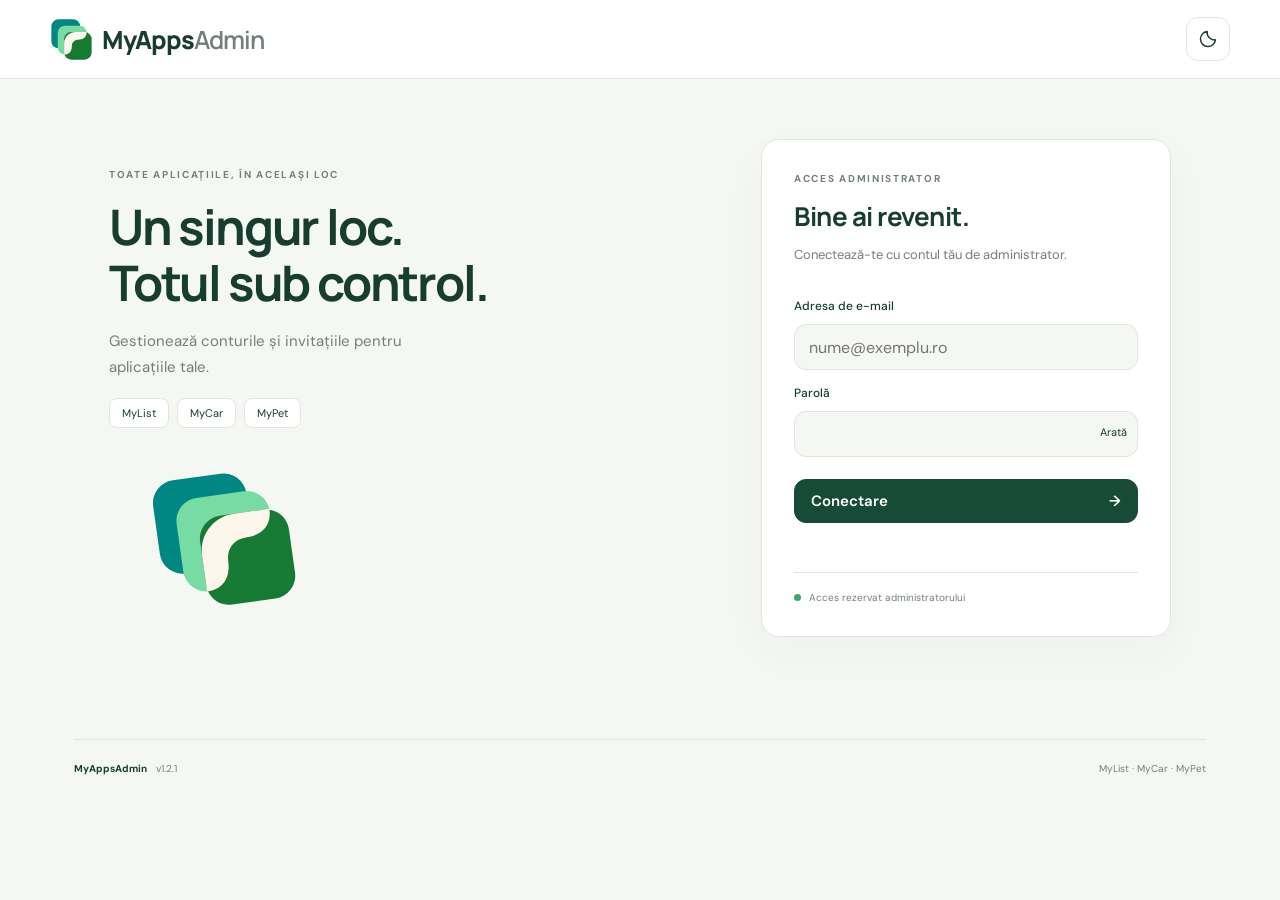
==== index.html @ 0206232d "Route MyPet administration to shared backend (v1.2.1)" ====
<!doctype html><html lang="ro"><head><meta charset="utf-8"><meta name="viewport" content="width=device-width,initial-scale=1,viewport-fit=cover"><meta name="theme-color" content="#f5f7f3"><title>MyAppsAdmin</title><meta name="description" content="Administrare MyList, MyCar și MyPet."><link rel="icon" type="image/svg+xml" href="./icons/app-icon.svg?v=2"><link rel="icon" type="image/png" sizes="32x32" href="./icons/icon-32-v2.png"><link rel="apple-touch-icon" sizes="180x180" href="./icons/icon-180-v2.png"><link rel="manifest" href="./manifest.webmanifest?v=2"><meta name="apple-mobile-web-app-capable" content="yes"><meta name="apple-mobile-web-app-title" content="MyAppsAdmin"><link rel="stylesheet" href="./style.css?v=1.1.4"><script src="./theme.js?v=1.1.4"></script></head><body>
<header><a class="brand" href="./" aria-label="MyAppsAdmin — Acasă"><img src="./brand.svg" alt="" width="44" height="44"><span>MyApps<span class="brand-admin">Admin</span></span></a><div class="header-tools"><button id="theme" type="button" aria-label="Schimbă tema" title="Schimbă tema"><svg class="theme-sun" viewBox="0 0 24 24" fill="none" stroke="currentColor" stroke-width="1.8" stroke-linecap="round" stroke-linejoin="round" aria-hidden="true" focusable="false"><circle cx="12" cy="12" r="4"/><path d="M12 2v2M12 20v2M2 12h2M20 12h2M4.93 4.93l1.42 1.42M17.65 17.65l1.42 1.42M4.93 19.07l1.42-1.42M17.65 6.35l1.42-1.42"/></svg><svg class="theme-moon" viewBox="0 0 24 24" fill="none" stroke="currentColor" stroke-width="1.8" stroke-linecap="round" stroke-linejoin="round" aria-hidden="true" focusable="false"><path d="M20.9 13A9 9 0 0 1 11 3.1 9 9 0 1 0 20.9 13Z"/></svg></button><button id="logout" type="button" aria-label="Deconectare" title="Deconectare" hidden><svg viewBox="0 0 24 24" fill="none" stroke="currentColor" stroke-width="1.8" stroke-linecap="round" stroke-linejoin="round" aria-hidden="true" focusable="false"><path d="M9 21H5a2 2 0 0 1-2-2V5a2 2 0 0 1 2-2h4M16 17l5-5-5-5M21 12H9"/></svg><span class="logout-label">Deconectare</span></button></div></header>
<main><section id="login" class="login-grid"><div class="login-intro"><span class="eyebrow">TOATE APLICAȚIILE, ÎN ACELAȘI LOC</span><h1>Un singur loc.<br>Totul sub control.</h1><p>Gestionează conturile și invitațiile pentru aplicațiile tale.</p><div class="app-chips"><span>MyList</span><span>MyCar</span><span>MyPet</span></div><div class="login-art" aria-hidden="true"><img src="./brand.svg" alt=""></div></div><section class="panel login-card"><span class="eyebrow">ACCES ADMINISTRATOR</span><h2>Bine ai revenit.</h2><p>Conectează-te cu contul tău de administrator.</p><form id="loginForm"><label for="email">Adresa de e-mail</label><input id="email" type="email" autocomplete="username" required placeholder="nume@exemplu.ro"><label for="password">Parolă</label><div class="password-field"><input id="password" type="password" autocomplete="current-password" required><button type="button" id="showPassword" aria-label="Arată parola" aria-pressed="false">Arată</button></div><button class="primary" id="loginButton">Conectare <span aria-hidden="true">→</span></button></form><p id="loginStatus" class="notice" role="status" aria-live="polite"></p><div class="secure-note"><span class="status-dot"></span> Acces rezervat administratorului</div></section></section>
<section id="dashboard" hidden><div class="page-heading"><div><span class="eyebrow">SPAȚIUL TĂU DE ADMINISTRARE</span><h1>Privire de ansamblu</h1><p id="intro">Alege aplicația pe care vrei să o gestionezi.</p></div><div class="account-chip"><span class="avatar">A</span><div><strong>Administrator</strong><span id="accountEmail"></span></div><span class="status-dot"></span></div></div>
<nav class="app-selector" aria-label="Alege aplicația"><button data-app="mylist" aria-pressed="true"><span class="app-symbol">✓</span><span><strong>MyList</strong><small>Cumpărături în familie</small></span><span class="selected-mark">→</span></button><button data-app="mycar" aria-pressed="false"><span class="app-symbol" aria-hidden="true"><svg viewBox="0 0 24 24" fill="none" stroke="currentColor" stroke-width="1.8" stroke-linecap="round" stroke-linejoin="round" aria-hidden="true" focusable="false"><path d="m5 8 2-5h10l2 5M3 11l2-3h14l2 3v7H3zM6 18v3m12-3v3M7 13h.01M17 13h.01"/></svg></span><span><strong>MyCar</strong><small>Mașini și scadențe</small></span><span class="selected-mark">→</span></button><button data-app="mypet" aria-pressed="false"><span class="app-symbol" aria-hidden="true"><svg viewBox="0 0 24 24" fill="currentColor" aria-hidden="true" focusable="false"><ellipse cx="5" cy="9" rx="2.2" ry="3" transform="rotate(-25 5 9)"/><ellipse cx="10" cy="5.5" rx="2.2" ry="3" transform="rotate(-8 10 5.5)"/><ellipse cx="15.5" cy="5.7" rx="2.2" ry="3" transform="rotate(12 15.5 5.7)"/><ellipse cx="20" cy="10" rx="2.1" ry="2.9" transform="rotate(28 20 10)"/><path d="M7.3 14.4c1.5-1.4 2.1-4 4.7-4s3.2 2.6 4.7 4c1.3 1.2 2.3 2 2.3 3.7 0 2-1.5 3.1-3.5 2.8-1.5-.2-2.1-.9-3.5-.9s-2 .7-3.5.9C6.5 21.2 5 20.1 5 18.1c0-1.7 1-2.5 2.3-3.7Z"/></svg></span><span><strong>MyPet</strong><small>Carnete de sănătate</small></span><span class="selected-mark">→</span></button></nav>
<div id="loadStatus" class="load-status" role="status" aria-live="polite"></div><button id="retry" hidden>Reîncearcă</button>
<div id="appContent" hidden><div class="section-top"><div><h2 id="appTitle">MyList</h2><span class="subtle" id="lastUpdated"></span></div><a id="openApp" class="text-link" target="_blank" rel="noopener">Deschide aplicația →</a></div><div id="metrics" class="metrics"></div>
<section class="panel invite-panel"><div><span class="eyebrow">EXTINDE ACCESUL</span><h2 id="inviteTitle">Invită un administrator de familie</h2><p id="inviteDescription">Persoana invitată își creează familia și poate invita încă 3 membri.</p></div><form id="inviteForm"><label class="sr-only" for="inviteEmail">Adresa de e-mail pentru invitație</label><input id="inviteEmail" type="email" autocomplete="email" required maxlength="254" placeholder="Adresa de e-mail"><button class="primary" id="sendInvite">Trimite invitația <span aria-hidden="true">→</span></button></form></section>
<section class="panel records-panel"><div class="records-header"><nav class="tabs" id="tabs" aria-label="Secțiuni de administrare"></nav><label class="search"><span aria-hidden="true">⌕</span><input id="search" type="search" placeholder="Caută un cont…" aria-label="Caută după alias sau e-mail"></label></div><div id="rows" class="rows"></div></section><p class="app-note" id="appNote"></p></div></section>
<footer><span class="footer-brand">MyAppsAdmin <span>v1.2.1</span></span><span>MyList · MyCar · MyPet</span></footer></main>
<dialog id="confirmDialog" aria-labelledby="confirmTitle"><form id="confirmForm"><span class="eyebrow">CONFIRMARE</span><h2 id="confirmTitle"></h2><p id="confirmDescription"></p><div id="confirmTarget" class="confirm-target"></div><label class="check-label"><input id="confirmCheck" type="checkbox" required><span id="confirmLabel">Confirm această acțiune.</span></label><p id="confirmStatus" role="status"></p><div class="dialog-buttons"><button type="button" id="cancelConfirm">Renunță</button><button class="danger" id="confirmSubmit">Confirmă</button></div></form></dialog><div id="toast" class="toast" role="status" aria-live="polite" hidden></div><script src="./vendor/supabase.js"></script><script src="./app.js?v=1.2.1"></script><script src="./pull-refresh.js?v=1.1.3"></script></body></html>
---- style.css ----
@import url('https://fonts.googleapis.com/css2?family=DM+Sans:wght@400;500;600;700&family=Manrope:wght@500;600;700;800&display=swap');
:root{--bg:#f5f7f3;--surface:#fff;--text:#173d31;--muted:#728077;--line:#e0e6de;--accent:#174b38;--on-accent:#fff;--soft:#edf3ec;--mint:#b6edcf;--danger:#9e4038;--shadow:0 16px 48px #173d3108;color-scheme:light}html[data-theme=dark]{--bg:#101b16;--surface:#19271f;--text:#f1f5ed;--muted:#a5b5a9;--line:#304237;--accent:#a5e4be;--on-accent:#173d31;--soft:#263b2e;--mint:#a5e4be;--danger:#ffb7ac;--shadow:0 16px 48px #0001;color-scheme:dark}*{box-sizing:border-box}html{scroll-behavior:smooth}body{margin:0;background:var(--bg);color:var(--text);font:15px 'DM Sans',sans-serif;-webkit-text-size-adjust:100%}h1,h2,h3,.brand,.metric strong{font-family:Manrope,'DM Sans',sans-serif}button,input,select{font:inherit}button,a{touch-action:manipulation}button{cursor:pointer}button:disabled{opacity:.5;cursor:wait}button,a.button{border:1px solid var(--line);border-radius:12px;padding:11px 16px;background:var(--surface);color:var(--text);text-decoration:none}button.primary{background:var(--accent);color:var(--on-accent);border-color:var(--accent);font-weight:600}button.primary span{margin-left:18px}button.danger{color:var(--danger);background:transparent}button:hover:not(:disabled){filter:brightness(.96)}input,select{min-height:46px;border:1px solid var(--line);border-radius:12px;padding:11px 14px;background:var(--surface);color:var(--text);font-size:16px}input{width:100%;min-width:0}input:focus,select:focus,button:focus-visible,a:focus-visible{outline:3px solid #55ac81;outline-offset:3px}header{position:sticky;top:0;z-index:4;border-bottom:1px solid var(--line);background:var(--surface);padding:17px max(24px,calc((100vw - 1180px)/2));display:flex;align-items:center;justify-content:space-between;gap:16px}.brand{display:flex;align-items:center;gap:9px;color:var(--text);text-decoration:none;letter-spacing:-1px;font-size:25px;font-weight:800;white-space:nowrap}.brand img{display:block;width:43px;height:43px}.brand-admin{font-weight:600;color:var(--muted)}.header-tools{display:flex;align-items:center;gap:10px}.header-tools select{width:98px;font-size:13px;min-height:40px;background:var(--bg)}.header-tools button{font-size:13px}main{max-width:1180px;margin:auto;padding:40px 24px 24px}h1{font-size:34px;letter-spacing:-1.2px;line-height:1.2;margin:9px 0 12px}h2{font-size:21px;letter-spacing:-.5px;line-height:1.35;margin:0 0 10px}h3{font-size:16px;margin:0}p{color:var(--muted);line-height:1.7;margin:0 0 18px}.eyebrow{display:block;font-size:10px;letter-spacing:1.7px;font-weight:700;color:var(--muted)}.page-heading{display:flex;align-items:center;justify-content:space-between;gap:24px;margin-bottom:32px}.page-heading p{margin:0}.account-chip{display:flex;align-items:center;gap:12px;font-size:12px;max-width:340px}.account-chip strong,.account-chip #accountEmail{display:block}.account-chip #accountEmail{color:var(--muted);margin-top:5px;overflow-wrap:anywhere}.account-chip>div{min-width:0}.status-dot{width:7px;height:7px;background:#39a66c;border-radius:50%;flex:none;display:inline-block}.avatar{width:39px;height:39px;flex:none;border-radius:50%;display:grid;place-items:center;background:var(--soft);font-weight:700}.app-selector{display:grid;grid-template-columns:repeat(3,minmax(0,1fr));gap:14px;margin-bottom:26px}.app-selector>button{display:flex;align-items:center;gap:13px;text-align:left;padding:20px;border-radius:18px;min-width:0}.app-selector>button[aria-pressed=true]{border-color:var(--accent);box-shadow:inset 0 0 0 1px var(--accent);background:var(--soft)}.app-symbol{display:grid;place-items:center;background:var(--soft);width:43px;height:43px;border-radius:13px;font-size:25px;flex:none}.app-selector strong{display:block;font-size:17px}.app-selector small{display:block;color:var(--muted);font-size:12px;margin-top:5px}.selected-mark{margin-left:auto;align-self:flex-start;opacity:0}.app-selector>button[aria-pressed=true] .selected-mark{opacity:1}.section-top{display:flex;justify-content:space-between;align-items:center;margin-top:32px;margin-bottom:18px}.section-top h2{margin:0 0 4px}.text-link{color:var(--text);font-size:12px;text-decoration:none}.subtle{color:var(--muted);font-size:11px}.metrics{display:grid;grid-template-columns:repeat(4,minmax(0,1fr));gap:14px;margin:18px 0 26px}.metric,.panel{border:1px solid var(--line);border-radius:18px;background:var(--surface);box-shadow:var(--shadow)}.metric{padding:22px;position:relative;overflow:hidden}.metric strong{font-size:34px;line-height:1;display:block;letter-spacing:-1px;margin-bottom:13px}.metric span{color:var(--muted);font-size:12px}.metric:first-child{background:var(--accent);color:var(--on-accent);border-color:var(--accent)}.metric:first-child span{color:inherit;opacity:.75}.metric-number-mark{position:absolute;right:18px;top:18px;font-size:12px;opacity:.35}.invite-panel{display:flex;align-items:center;justify-content:space-between;gap:32px;padding:26px;margin-bottom:26px}.invite-panel .eyebrow{margin-bottom:9px}.invite-panel h2{font-size:18px}.invite-panel p{font-size:12px;margin:0;max-width:390px}.invite-panel form{display:flex;align-items:center;gap:10px;flex:1;max-width:480px}.invite-panel input{background:var(--bg);min-width:100px}.invite-panel button{white-space:nowrap;font-size:13px;min-height:46px}.records-panel{padding:0 22px 10px}.records-header{display:flex;justify-content:space-between;align-items:center;gap:20px;padding:18px 0;border-bottom:1px solid var(--line)}.tabs{display:flex;gap:5px;overflow:auto}.tabs button{font-size:12px;white-space:nowrap;background:transparent;border:0;border-radius:9px;padding:10px 12px}.tabs button[aria-selected=true]{background:var(--soft);font-weight:700}.search{display:flex;align-items:center;gap:8px;max-width:230px;color:var(--muted)}.search input{font-size:12px;padding:8px 0;border:0;background:transparent;min-height:36px}.search>span{font-size:25px}.row{display:flex;align-items:center;gap:14px;padding:20px 0;border-bottom:1px solid var(--line);min-width:0}.row:last-child{border-bottom:0}.row-info{flex:1;min-width:0}.row-info strong,.row-info small{display:block;overflow-wrap:anywhere}.row-info strong{font-size:13px}.row-info small{font-size:11px;color:var(--muted);margin-top:5px;line-height:1.6}.row-actions{display:flex;flex-wrap:wrap;gap:7px}.row-actions button{font-size:11px;padding:8px 11px}.pill{border-radius:7px;padding:6px 9px;background:var(--soft);font-size:10px;white-space:nowrap}.pill.active{color:#237848;background:#e5f4e9}.pill.pending{color:#866927;background:#f8f1dd}.pill.revoked,.pill.failed{color:var(--danger);background:var(--soft)}html[data-theme=dark] .pill.active{background:#244d35;color:#b0ebc5}html[data-theme=dark] .pill.pending{background:#4a4024;color:#f1d694}.quota{min-width:145px;font-size:12px}.quota b{display:block}.quota small{display:block;color:var(--muted);margin-top:5px;font-size:10px}.quota progress{width:100%;height:6px;accent-color:var(--accent)}.empty{display:flex;flex-direction:column;align-items:center;gap:8px;color:var(--muted);padding:48px 20px;text-align:center;font-size:12px}.empty strong{color:var(--text);font-size:15px}.empty-icon{font-size:26px;color:var(--muted);margin-bottom:4px}.app-note{text-align:center;font-size:11px;margin-top:18px}.load-status{color:var(--muted);font-size:13px}.load-status:empty{display:none}.load-status.error{color:var(--danger);border:1px solid var(--line);padding:20px;border-radius:12px}.login-grid{display:grid;grid-template-columns:1fr 410px;gap:90px;min-height:570px;align-items:center;padding:20px 35px 60px}.login-intro h1{font-size:49px;letter-spacing:-2.2px;line-height:1.15;margin:18px 0}.login-intro p{max-width:320px;font-size:15px}.app-chips{display:flex;gap:8px}.app-chips span{background:var(--surface);border:1px solid var(--line);padding:7px 12px;border-radius:8px;font-size:11px}.login-art{margin:40px 0 0 45px;width:160px;height:140px;transform:rotate(-8deg)}.login-art img{width:140px;height:140px}.login-card{padding:32px}.login-card h2{font-size:26px;margin-top:14px}.login-card>p{font-size:13px}.login-card form{display:grid;gap:10px;margin-top:27px}.login-card label{font-size:12px;font-weight:500;margin-top:5px}.login-card input{background:var(--bg)}.login-card .primary{margin-top:12px;display:flex;justify-content:space-between}.password-field{position:relative}.password-field input{padding-right:67px}.password-field button{position:absolute;right:3px;top:3px;border:0;padding:11px 8px;background:transparent;font-size:11px}.notice{font-size:12px;min-height:23px;margin:14px 0 0;overflow-wrap:anywhere}.secure-note{font-size:10px;color:var(--muted);display:flex;align-items:center;gap:8px;border-top:1px solid var(--line);padding-top:18px;margin-top:12px}footer{display:flex;justify-content:space-between;align-items:center;gap:20px;border-top:1px solid var(--line);margin-top:42px;padding:22px 0 6px;color:var(--muted);font-size:10px}.footer-brand{font-weight:700;color:var(--text)}.footer-brand span{font-weight:400;margin-left:7px;color:var(--muted)}dialog{background:var(--surface);color:var(--text);border:1px solid var(--line);border-radius:20px;padding:28px;width:calc(100% - 32px);max-width:470px}dialog h2{margin-top:14px}dialog p{font-size:13px}dialog::backdrop{background:#07160bb3;backdrop-filter:blur(5px)}.confirm-target{padding:15px;border-radius:10px;background:var(--soft);font-size:13px;overflow-wrap:anywhere;margin:18px 0}.check-label{display:flex;gap:10px;font-size:12px;align-items:center}.check-label input{width:18px;min-height:18px;flex:none}.dialog-buttons{display:flex;justify-content:flex-end;gap:10px;margin-top:22px}.toast{position:fixed;bottom:25px;left:50%;transform:translateX(-50%);max-width:calc(100vw - 32px);padding:14px 20px;border-radius:14px;background:var(--accent);color:var(--on-accent);z-index:8;box-shadow:0 8px 30px #0003;font-size:13px}.sr-only{position:absolute;width:1px;height:1px;padding:0;margin:-1px;overflow:hidden;clip:rect(0,0,0,0);white-space:nowrap;border:0}[hidden]{display:none!important}
@media(max-width:980px){.login-grid{gap:40px;padding:20px 0 45px;grid-template-columns:1fr 380px}.login-intro h1{font-size:40px}.invite-panel{display:block}.invite-panel form{max-width:none;margin-top:20px}.records-header{flex-wrap:wrap;gap:8px}.search{max-width:none;width:100%}}@media(max-width:650px){header{padding:13px 16px;gap:10px}.brand{font-size:20px;letter-spacing:-.8px;gap:6px}.brand img{width:34px;height:34px}.header-tools{gap:6px}.header-tools select{width:73px;min-height:36px;padding:6px;font-size:11px}.header-tools #logout{width:44px;height:44px;min-height:44px;padding:0}.header-tools #logout .logout-label{display:none}.login-grid{display:flex;flex-direction:column;align-items:stretch;gap:30px;min-height:0;padding:6px 0 20px}.login-intro h1{font-size:37px;letter-spacing:-1.5px}.login-intro p{margin-bottom:18px}.login-art{display:none}.login-card{padding:25px}.login-intro .eyebrow{font-size:9px}.page-heading{display:block;margin-bottom:24px}.page-heading h1{font-size:28px}.account-chip{margin-top:20px}.app-selector{gap:8px}.app-selector>button{padding:12px 8px;display:block;position:relative;border-radius:14px}.app-symbol{width:31px;height:31px;font-size:20px;margin-bottom:10px;border-radius:9px}.app-selector strong{font-size:15px}.app-selector small{display:none}.selected-mark{position:absolute;right:10px;top:12px}.metrics{grid-template-columns:repeat(2,minmax(0,1fr));gap:10px;margin-bottom:18px}.metric{padding:18px}.metric strong{font-size:29px}.metric span{font-size:11px}main{padding:25px 16px 18px}.invite-panel{padding:22px 18px;margin-bottom:18px}.invite-panel form{display:grid;grid-template-columns:1fr}.invite-panel button{width:100%;display:flex;justify-content:space-between}.records-panel{padding:0 15px 5px}.tabs{max-width:100%}.tabs button{font-size:11px;padding:10px}.row{flex-wrap:wrap;padding:17px 0;gap:10px}.row-info{flex:1 1 140px}.row-actions{width:100%;justify-content:flex-end}.quota{width:100%;padding-top:10px}.row>.avatar{display:none}.row>.pill{margin-left:auto}.section-top{margin-top:24px}.app-note{line-height:1.6}footer{font-size:9px;gap:8px;margin-top:30px}.eyebrow{font-size:9px}dialog{padding:23px}}
@media(prefers-reduced-motion:reduce){html{scroll-behavior:auto}}

.preview-banner{display:flex;align-items:center;justify-content:space-between;gap:15px;padding:12px 16px;border:1px solid var(--line);border-radius:12px;background:var(--soft);font-size:11px;color:var(--muted);margin-bottom:26px}.preview-banner strong{color:var(--text)}.demo-button{width:100%;margin-top:18px}@media(max-width:650px){.preview-banner{display:block;line-height:1.7}.preview-banner span{display:block}}

.app-symbol svg{display:block;width:25px;height:25px;flex:none}@media(max-width:650px){.app-symbol svg{width:21px;height:21px}}

#logout{display:inline-flex;align-items:center;justify-content:center;gap:8px;min-height:44px}#logout svg{display:block;width:20px;height:20px;flex:none;pointer-events:none}

/* Stationary header and native-gesture suppression for mobile pull refresh. */
:root{--admin-header-height:calc(78px + env(safe-area-inset-top,0px))}
html{overscroll-behavior-y:none;scroll-padding-top:calc(var(--admin-header-height) + 12px)}
body{padding-top:var(--admin-header-height);overscroll-behavior-y:none}
header{position:fixed;top:0;left:0;right:0;padding-top:calc(17px + env(safe-area-inset-top,0px))}
.pull-refresh-indicator{position:fixed;top:calc(var(--admin-header-height) + 10px);left:50%;transform:translateX(-50%);z-index:5;display:flex;align-items:center;justify-content:center;gap:9px;max-width:calc(100vw - 32px);padding:11px 16px;border:1px solid var(--line);border-radius:24px;background:var(--surface);color:var(--text);box-shadow:0 5px 20px #0002;pointer-events:none;font-size:12px;white-space:nowrap}
.pull-refresh-indicator svg{width:20px;height:20px;flex:none}
.pull-refresh-indicator[data-state=ready]{border-color:var(--accent)}
.pull-refresh-indicator[data-state=loading] svg{animation:admin-refresh-spin .8s linear infinite}
@keyframes admin-refresh-spin{to{transform:rotate(360deg)}}
@media(max-width:650px){:root{--admin-header-height:calc(70px + env(safe-area-inset-top,0px))}header{padding-top:calc(13px + env(safe-area-inset-top,0px))}}
@media(prefers-reduced-motion:reduce){.pull-refresh-indicator[data-state=loading] svg{animation:none}}

/* Theme action: show the destination theme with consistent SVG icons. */
.header-tools #theme{display:inline-flex;align-items:center;justify-content:center;width:44px;height:44px;min-height:44px;padding:0;flex:none}
#theme svg{display:block;width:20px;height:20px;pointer-events:none}
#theme .theme-sun{display:none}
html[data-theme=dark] #theme .theme-sun{display:block}
html[data-theme=dark] #theme .theme-moon{display:none}
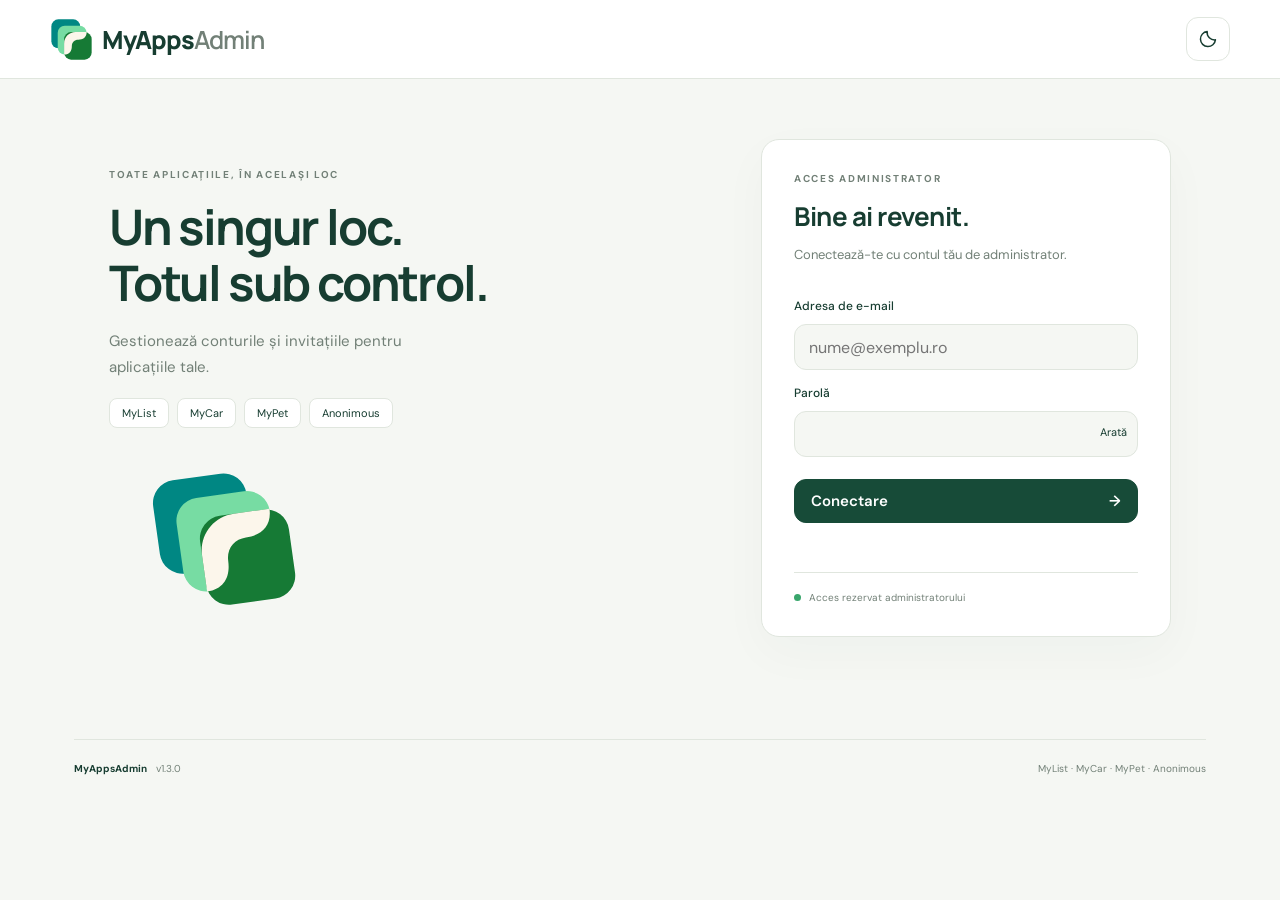
==== commit 2e760b1a: "Integrate Anonimous accounts and email invitations (v1.3.0)" ====
--- a/index.html
+++ b/index.html
@@ -1,11 +1,11 @@
-<!doctype html><html lang="ro"><head><meta charset="utf-8"><meta name="viewport" content="width=device-width,initial-scale=1,viewport-fit=cover"><meta name="theme-color" content="#f5f7f3"><title>MyAppsAdmin</title><meta name="description" content="Administrare MyList, MyCar și MyPet."><link rel="icon" type="image/svg+xml" href="./icons/app-icon.svg?v=2"><link rel="icon" type="image/png" sizes="32x32" href="./icons/icon-32-v2.png"><link rel="apple-touch-icon" sizes="180x180" href="./icons/icon-180-v2.png"><link rel="manifest" href="./manifest.webmanifest?v=2"><meta name="apple-mobile-web-app-capable" content="yes"><meta name="apple-mobile-web-app-title" content="MyAppsAdmin"><link rel="stylesheet" href="./style.css?v=1.1.4"><script src="./theme.js?v=1.1.4"></script></head><body>
+<!doctype html><html lang="ro"><head><meta charset="utf-8"><meta name="viewport" content="width=device-width,initial-scale=1,viewport-fit=cover"><meta name="theme-color" content="#f5f7f3"><title>MyAppsAdmin</title><meta name="description" content="Administrare MyList, MyCar, MyPet și Anonimous."><link rel="icon" type="image/svg+xml" href="./icons/app-icon.svg?v=2"><link rel="icon" type="image/png" sizes="32x32" href="./icons/icon-32-v2.png"><link rel="apple-touch-icon" sizes="180x180" href="./icons/icon-180-v2.png"><link rel="manifest" href="./manifest.webmanifest?v=2"><meta name="apple-mobile-web-app-capable" content="yes"><meta name="apple-mobile-web-app-title" content="MyAppsAdmin"><link rel="stylesheet" href="./style.css?v=1.3.0"><script src="./theme.js?v=1.1.4"></script></head><body>
 <header><a class="brand" href="./" aria-label="MyAppsAdmin — Acasă"><img src="./brand.svg" alt="" width="44" height="44"><span>MyApps<span class="brand-admin">Admin</span></span></a><div class="header-tools"><button id="theme" type="button" aria-label="Schimbă tema" title="Schimbă tema"><svg class="theme-sun" viewBox="0 0 24 24" fill="none" stroke="currentColor" stroke-width="1.8" stroke-linecap="round" stroke-linejoin="round" aria-hidden="true" focusable="false"><circle cx="12" cy="12" r="4"/><path d="M12 2v2M12 20v2M2 12h2M20 12h2M4.93 4.93l1.42 1.42M17.65 17.65l1.42 1.42M4.93 19.07l1.42-1.42M17.65 6.35l1.42-1.42"/></svg><svg class="theme-moon" viewBox="0 0 24 24" fill="none" stroke="currentColor" stroke-width="1.8" stroke-linecap="round" stroke-linejoin="round" aria-hidden="true" focusable="false"><path d="M20.9 13A9 9 0 0 1 11 3.1 9 9 0 1 0 20.9 13Z"/></svg></button><button id="logout" type="button" aria-label="Deconectare" title="Deconectare" hidden><svg viewBox="0 0 24 24" fill="none" stroke="currentColor" stroke-width="1.8" stroke-linecap="round" stroke-linejoin="round" aria-hidden="true" focusable="false"><path d="M9 21H5a2 2 0 0 1-2-2V5a2 2 0 0 1 2-2h4M16 17l5-5-5-5M21 12H9"/></svg><span class="logout-label">Deconectare</span></button></div></header>
-<main><section id="login" class="login-grid"><div class="login-intro"><span class="eyebrow">TOATE APLICAȚIILE, ÎN ACELAȘI LOC</span><h1>Un singur loc.<br>Totul sub control.</h1><p>Gestionează conturile și invitațiile pentru aplicațiile tale.</p><div class="app-chips"><span>MyList</span><span>MyCar</span><span>MyPet</span></div><div class="login-art" aria-hidden="true"><img src="./brand.svg" alt=""></div></div><section class="panel login-card"><span class="eyebrow">ACCES ADMINISTRATOR</span><h2>Bine ai revenit.</h2><p>Conectează-te cu contul tău de administrator.</p><form id="loginForm"><label for="email">Adresa de e-mail</label><input id="email" type="email" autocomplete="username" required placeholder="nume@exemplu.ro"><label for="password">Parolă</label><div class="password-field"><input id="password" type="password" autocomplete="current-password" required><button type="button" id="showPassword" aria-label="Arată parola" aria-pressed="false">Arată</button></div><button class="primary" id="loginButton">Conectare <span aria-hidden="true">→</span></button></form><p id="loginStatus" class="notice" role="status" aria-live="polite"></p><div class="secure-note"><span class="status-dot"></span> Acces rezervat administratorului</div></section></section>
+<main><section id="login" class="login-grid"><div class="login-intro"><span class="eyebrow">TOATE APLICAȚIILE, ÎN ACELAȘI LOC</span><h1>Un singur loc.<br>Totul sub control.</h1><p>Gestionează conturile și invitațiile pentru aplicațiile tale.</p><div class="app-chips"><span>MyList</span><span>MyCar</span><span>MyPet</span><span>Anonimous</span></div><div class="login-art" aria-hidden="true"><img src="./brand.svg" alt=""></div></div><section class="panel login-card"><span class="eyebrow">ACCES ADMINISTRATOR</span><h2>Bine ai revenit.</h2><p>Conectează-te cu contul tău de administrator.</p><form id="loginForm"><label for="email">Adresa de e-mail</label><input id="email" type="email" autocomplete="username" required placeholder="nume@exemplu.ro"><label for="password">Parolă</label><div class="password-field"><input id="password" type="password" autocomplete="current-password" required><button type="button" id="showPassword" aria-label="Arată parola" aria-pressed="false">Arată</button></div><button class="primary" id="loginButton">Conectare <span aria-hidden="true">→</span></button></form><p id="loginStatus" class="notice" role="status" aria-live="polite"></p><div class="secure-note"><span class="status-dot"></span> Acces rezervat administratorului</div></section></section>
 <section id="dashboard" hidden><div class="page-heading"><div><span class="eyebrow">SPAȚIUL TĂU DE ADMINISTRARE</span><h1>Privire de ansamblu</h1><p id="intro">Alege aplicația pe care vrei să o gestionezi.</p></div><div class="account-chip"><span class="avatar">A</span><div><strong>Administrator</strong><span id="accountEmail"></span></div><span class="status-dot"></span></div></div>
-<nav class="app-selector" aria-label="Alege aplicația"><button data-app="mylist" aria-pressed="true"><span class="app-symbol">✓</span><span><strong>MyList</strong><small>Cumpărături în familie</small></span><span class="selected-mark">→</span></button><button data-app="mycar" aria-pressed="false"><span class="app-symbol" aria-hidden="true"><svg viewBox="0 0 24 24" fill="none" stroke="currentColor" stroke-width="1.8" stroke-linecap="round" stroke-linejoin="round" aria-hidden="true" focusable="false"><path d="m5 8 2-5h10l2 5M3 11l2-3h14l2 3v7H3zM6 18v3m12-3v3M7 13h.01M17 13h.01"/></svg></span><span><strong>MyCar</strong><small>Mașini și scadențe</small></span><span class="selected-mark">→</span></button><button data-app="mypet" aria-pressed="false"><span class="app-symbol" aria-hidden="true"><svg viewBox="0 0 24 24" fill="currentColor" aria-hidden="true" focusable="false"><ellipse cx="5" cy="9" rx="2.2" ry="3" transform="rotate(-25 5 9)"/><ellipse cx="10" cy="5.5" rx="2.2" ry="3" transform="rotate(-8 10 5.5)"/><ellipse cx="15.5" cy="5.7" rx="2.2" ry="3" transform="rotate(12 15.5 5.7)"/><ellipse cx="20" cy="10" rx="2.1" ry="2.9" transform="rotate(28 20 10)"/><path d="M7.3 14.4c1.5-1.4 2.1-4 4.7-4s3.2 2.6 4.7 4c1.3 1.2 2.3 2 2.3 3.7 0 2-1.5 3.1-3.5 2.8-1.5-.2-2.1-.9-3.5-.9s-2 .7-3.5.9C6.5 21.2 5 20.1 5 18.1c0-1.7 1-2.5 2.3-3.7Z"/></svg></span><span><strong>MyPet</strong><small>Carnete de sănătate</small></span><span class="selected-mark">→</span></button></nav>
+<nav class="app-selector" aria-label="Alege aplicația"><button data-app="mylist" aria-pressed="true"><span class="app-symbol">✓</span><span><strong>MyList</strong><small>Cumpărături în familie</small></span><span class="selected-mark">→</span></button><button data-app="mycar" aria-pressed="false"><span class="app-symbol" aria-hidden="true"><svg viewBox="0 0 24 24" fill="none" stroke="currentColor" stroke-width="1.8" stroke-linecap="round" stroke-linejoin="round" aria-hidden="true" focusable="false"><path d="m5 8 2-5h10l2 5M3 11l2-3h14l2 3v7H3zM6 18v3m12-3v3M7 13h.01M17 13h.01"/></svg></span><span><strong>MyCar</strong><small>Mașini și scadențe</small></span><span class="selected-mark">→</span></button><button data-app="mypet" aria-pressed="false"><span class="app-symbol" aria-hidden="true"><svg viewBox="0 0 24 24" fill="currentColor" aria-hidden="true" focusable="false"><ellipse cx="5" cy="9" rx="2.2" ry="3" transform="rotate(-25 5 9)"/><ellipse cx="10" cy="5.5" rx="2.2" ry="3" transform="rotate(-8 10 5.5)"/><ellipse cx="15.5" cy="5.7" rx="2.2" ry="3" transform="rotate(12 15.5 5.7)"/><ellipse cx="20" cy="10" rx="2.1" ry="2.9" transform="rotate(28 20 10)"/><path d="M7.3 14.4c1.5-1.4 2.1-4 4.7-4s3.2 2.6 4.7 4c1.3 1.2 2.3 2 2.3 3.7 0 2-1.5 3.1-3.5 2.8-1.5-.2-2.1-.9-3.5-.9s-2 .7-3.5.9C6.5 21.2 5 20.1 5 18.1c0-1.7 1-2.5 2.3-3.7Z"/></svg></span><span><strong>MyPet</strong><small>Carnete de sănătate</small></span><span class="selected-mark">→</span></button><button data-app="anonymous" aria-pressed="false"><span class="app-symbol" aria-hidden="true"><svg viewBox="0 0 24 24" fill="none" stroke="currentColor" stroke-width="1.8" stroke-linecap="round" stroke-linejoin="round" aria-hidden="true" focusable="false"><circle cx="5" cy="6" r="3"/><circle cx="5" cy="18" r="3"/><path d="m8 8 13 12M8 16 21 4M10 12l-2-2"/></svg></span><span><strong>Anonimous</strong><small>Agenda frizerilor</small></span></button></nav>
 <div id="loadStatus" class="load-status" role="status" aria-live="polite"></div><button id="retry" hidden>Reîncearcă</button>
 <div id="appContent" hidden><div class="section-top"><div><h2 id="appTitle">MyList</h2><span class="subtle" id="lastUpdated"></span></div><a id="openApp" class="text-link" target="_blank" rel="noopener">Deschide aplicația →</a></div><div id="metrics" class="metrics"></div>
 <section class="panel invite-panel"><div><span class="eyebrow">EXTINDE ACCESUL</span><h2 id="inviteTitle">Invită un administrator de familie</h2><p id="inviteDescription">Persoana invitată își creează familia și poate invita încă 3 membri.</p></div><form id="inviteForm"><label class="sr-only" for="inviteEmail">Adresa de e-mail pentru invitație</label><input id="inviteEmail" type="email" autocomplete="email" required maxlength="254" placeholder="Adresa de e-mail"><button class="primary" id="sendInvite">Trimite invitația <span aria-hidden="true">→</span></button></form></section>
 <section class="panel records-panel"><div class="records-header"><nav class="tabs" id="tabs" aria-label="Secțiuni de administrare"></nav><label class="search"><span aria-hidden="true">⌕</span><input id="search" type="search" placeholder="Caută un cont…" aria-label="Caută după alias sau e-mail"></label></div><div id="rows" class="rows"></div></section><p class="app-note" id="appNote"></p></div></section>
-<footer><span class="footer-brand">MyAppsAdmin <span>v1.2.1</span></span><span>MyList · MyCar · MyPet</span></footer></main>
+<footer><span class="footer-brand">MyAppsAdmin <span>v1.3.0</span></span><span>MyList · MyCar · MyPet · Anonimous</span></footer></main>
 <dialog id="confirmDialog" aria-labelledby="confirmTitle"><form id="confirmForm"><span class="eyebrow">CONFIRMARE</span><h2 id="confirmTitle"></h2><p id="confirmDescription"></p><div id="confirmTarget" class="confirm-target"></div><label class="check-label"><input id="confirmCheck" type="checkbox" required><span id="confirmLabel">Confirm această acțiune.</span></label><p id="confirmStatus" role="status"></p><div class="dialog-buttons"><button type="button" id="cancelConfirm">Renunță</button><button class="danger" id="confirmSubmit">Confirmă</button></div></form></dialog><div id="toast" class="toast" role="status" aria-live="polite" hidden></div><script src="./vendor/supabase.js"></script><script src="./app.js?v=1.2.1"></script><script src="./pull-refresh.js?v=1.1.3"></script></body></html>
--- a/style.css
+++ b/style.css
@@ -1,5 +1,5 @@
 @import url('https://fonts.googleapis.com/css2?family=DM+Sans:wght@400;500;600;700&family=Manrope:wght@500;600;700;800&display=swap');
-:root{--bg:#f5f7f3;--surface:#fff;--text:#173d31;--muted:#728077;--line:#e0e6de;--accent:#174b38;--on-accent:#fff;--soft:#edf3ec;--mint:#b6edcf;--danger:#9e4038;--shadow:0 16px 48px #173d3108;color-scheme:light}html[data-theme=dark]{--bg:#101b16;--surface:#19271f;--text:#f1f5ed;--muted:#a5b5a9;--line:#304237;--accent:#a5e4be;--on-accent:#173d31;--soft:#263b2e;--mint:#a5e4be;--danger:#ffb7ac;--shadow:0 16px 48px #0001;color-scheme:dark}*{box-sizing:border-box}html{scroll-behavior:smooth}body{margin:0;background:var(--bg);color:var(--text);font:15px 'DM Sans',sans-serif;-webkit-text-size-adjust:100%}h1,h2,h3,.brand,.metric strong{font-family:Manrope,'DM Sans',sans-serif}button,input,select{font:inherit}button,a{touch-action:manipulation}button{cursor:pointer}button:disabled{opacity:.5;cursor:wait}button,a.button{border:1px solid var(--line);border-radius:12px;padding:11px 16px;background:var(--surface);color:var(--text);text-decoration:none}button.primary{background:var(--accent);color:var(--on-accent);border-color:var(--accent);font-weight:600}button.primary span{margin-left:18px}button.danger{color:var(--danger);background:transparent}button:hover:not(:disabled){filter:brightness(.96)}input,select{min-height:46px;border:1px solid var(--line);border-radius:12px;padding:11px 14px;background:var(--surface);color:var(--text);font-size:16px}input{width:100%;min-width:0}input:focus,select:focus,button:focus-visible,a:focus-visible{outline:3px solid #55ac81;outline-offset:3px}header{position:sticky;top:0;z-index:4;border-bottom:1px solid var(--line);background:var(--surface);padding:17px max(24px,calc((100vw - 1180px)/2));display:flex;align-items:center;justify-content:space-between;gap:16px}.brand{display:flex;align-items:center;gap:9px;color:var(--text);text-decoration:none;letter-spacing:-1px;font-size:25px;font-weight:800;white-space:nowrap}.brand img{display:block;width:43px;height:43px}.brand-admin{font-weight:600;color:var(--muted)}.header-tools{display:flex;align-items:center;gap:10px}.header-tools select{width:98px;font-size:13px;min-height:40px;background:var(--bg)}.header-tools button{font-size:13px}main{max-width:1180px;margin:auto;padding:40px 24px 24px}h1{font-size:34px;letter-spacing:-1.2px;line-height:1.2;margin:9px 0 12px}h2{font-size:21px;letter-spacing:-.5px;line-height:1.35;margin:0 0 10px}h3{font-size:16px;margin:0}p{color:var(--muted);line-height:1.7;margin:0 0 18px}.eyebrow{display:block;font-size:10px;letter-spacing:1.7px;font-weight:700;color:var(--muted)}.page-heading{display:flex;align-items:center;justify-content:space-between;gap:24px;margin-bottom:32px}.page-heading p{margin:0}.account-chip{display:flex;align-items:center;gap:12px;font-size:12px;max-width:340px}.account-chip strong,.account-chip #accountEmail{display:block}.account-chip #accountEmail{color:var(--muted);margin-top:5px;overflow-wrap:anywhere}.account-chip>div{min-width:0}.status-dot{width:7px;height:7px;background:#39a66c;border-radius:50%;flex:none;display:inline-block}.avatar{width:39px;height:39px;flex:none;border-radius:50%;display:grid;place-items:center;background:var(--soft);font-weight:700}.app-selector{display:grid;grid-template-columns:repeat(3,minmax(0,1fr));gap:14px;margin-bottom:26px}.app-selector>button{display:flex;align-items:center;gap:13px;text-align:left;padding:20px;border-radius:18px;min-width:0}.app-selector>button[aria-pressed=true]{border-color:var(--accent);box-shadow:inset 0 0 0 1px var(--accent);background:var(--soft)}.app-symbol{display:grid;place-items:center;background:var(--soft);width:43px;height:43px;border-radius:13px;font-size:25px;flex:none}.app-selector strong{display:block;font-size:17px}.app-selector small{display:block;color:var(--muted);font-size:12px;margin-top:5px}.selected-mark{margin-left:auto;align-self:flex-start;opacity:0}.app-selector>button[aria-pressed=true] .selected-mark{opacity:1}.section-top{display:flex;justify-content:space-between;align-items:center;margin-top:32px;margin-bottom:18px}.section-top h2{margin:0 0 4px}.text-link{color:var(--text);font-size:12px;text-decoration:none}.subtle{color:var(--muted);font-size:11px}.metrics{display:grid;grid-template-columns:repeat(4,minmax(0,1fr));gap:14px;margin:18px 0 26px}.metric,.panel{border:1px solid var(--line);border-radius:18px;background:var(--surface);box-shadow:var(--shadow)}.metric{padding:22px;position:relative;overflow:hidden}.metric strong{font-size:34px;line-height:1;display:block;letter-spacing:-1px;margin-bottom:13px}.metric span{color:var(--muted);font-size:12px}.metric:first-child{background:var(--accent);color:var(--on-accent);border-color:var(--accent)}.metric:first-child span{color:inherit;opacity:.75}.metric-number-mark{position:absolute;right:18px;top:18px;font-size:12px;opacity:.35}.invite-panel{display:flex;align-items:center;justify-content:space-between;gap:32px;padding:26px;margin-bottom:26px}.invite-panel .eyebrow{margin-bottom:9px}.invite-panel h2{font-size:18px}.invite-panel p{font-size:12px;margin:0;max-width:390px}.invite-panel form{display:flex;align-items:center;gap:10px;flex:1;max-width:480px}.invite-panel input{background:var(--bg);min-width:100px}.invite-panel button{white-space:nowrap;font-size:13px;min-height:46px}.records-panel{padding:0 22px 10px}.records-header{display:flex;justify-content:space-between;align-items:center;gap:20px;padding:18px 0;border-bottom:1px solid var(--line)}.tabs{display:flex;gap:5px;overflow:auto}.tabs button{font-size:12px;white-space:nowrap;background:transparent;border:0;border-radius:9px;padding:10px 12px}.tabs button[aria-selected=true]{background:var(--soft);font-weight:700}.search{display:flex;align-items:center;gap:8px;max-width:230px;color:var(--muted)}.search input{font-size:12px;padding:8px 0;border:0;background:transparent;min-height:36px}.search>span{font-size:25px}.row{display:flex;align-items:center;gap:14px;padding:20px 0;border-bottom:1px solid var(--line);min-width:0}.row:last-child{border-bottom:0}.row-info{flex:1;min-width:0}.row-info strong,.row-info small{display:block;overflow-wrap:anywhere}.row-info strong{font-size:13px}.row-info small{font-size:11px;color:var(--muted);margin-top:5px;line-height:1.6}.row-actions{display:flex;flex-wrap:wrap;gap:7px}.row-actions button{font-size:11px;padding:8px 11px}.pill{border-radius:7px;padding:6px 9px;background:var(--soft);font-size:10px;white-space:nowrap}.pill.active{color:#237848;background:#e5f4e9}.pill.pending{color:#866927;background:#f8f1dd}.pill.revoked,.pill.failed{color:var(--danger);background:var(--soft)}html[data-theme=dark] .pill.active{background:#244d35;color:#b0ebc5}html[data-theme=dark] .pill.pending{background:#4a4024;color:#f1d694}.quota{min-width:145px;font-size:12px}.quota b{display:block}.quota small{display:block;color:var(--muted);margin-top:5px;font-size:10px}.quota progress{width:100%;height:6px;accent-color:var(--accent)}.empty{display:flex;flex-direction:column;align-items:center;gap:8px;color:var(--muted);padding:48px 20px;text-align:center;font-size:12px}.empty strong{color:var(--text);font-size:15px}.empty-icon{font-size:26px;color:var(--muted);margin-bottom:4px}.app-note{text-align:center;font-size:11px;margin-top:18px}.load-status{color:var(--muted);font-size:13px}.load-status:empty{display:none}.load-status.error{color:var(--danger);border:1px solid var(--line);padding:20px;border-radius:12px}.login-grid{display:grid;grid-template-columns:1fr 410px;gap:90px;min-height:570px;align-items:center;padding:20px 35px 60px}.login-intro h1{font-size:49px;letter-spacing:-2.2px;line-height:1.15;margin:18px 0}.login-intro p{max-width:320px;font-size:15px}.app-chips{display:flex;gap:8px}.app-chips span{background:var(--surface);border:1px solid var(--line);padding:7px 12px;border-radius:8px;font-size:11px}.login-art{margin:40px 0 0 45px;width:160px;height:140px;transform:rotate(-8deg)}.login-art img{width:140px;height:140px}.login-card{padding:32px}.login-card h2{font-size:26px;margin-top:14px}.login-card>p{font-size:13px}.login-card form{display:grid;gap:10px;margin-top:27px}.login-card label{font-size:12px;font-weight:500;margin-top:5px}.login-card input{background:var(--bg)}.login-card .primary{margin-top:12px;display:flex;justify-content:space-between}.password-field{position:relative}.password-field input{padding-right:67px}.password-field button{position:absolute;right:3px;top:3px;border:0;padding:11px 8px;background:transparent;font-size:11px}.notice{font-size:12px;min-height:23px;margin:14px 0 0;overflow-wrap:anywhere}.secure-note{font-size:10px;color:var(--muted);display:flex;align-items:center;gap:8px;border-top:1px solid var(--line);padding-top:18px;margin-top:12px}footer{display:flex;justify-content:space-between;align-items:center;gap:20px;border-top:1px solid var(--line);margin-top:42px;padding:22px 0 6px;color:var(--muted);font-size:10px}.footer-brand{font-weight:700;color:var(--text)}.footer-brand span{font-weight:400;margin-left:7px;color:var(--muted)}dialog{background:var(--surface);color:var(--text);border:1px solid var(--line);border-radius:20px;padding:28px;width:calc(100% - 32px);max-width:470px}dialog h2{margin-top:14px}dialog p{font-size:13px}dialog::backdrop{background:#07160bb3;backdrop-filter:blur(5px)}.confirm-target{padding:15px;border-radius:10px;background:var(--soft);font-size:13px;overflow-wrap:anywhere;margin:18px 0}.check-label{display:flex;gap:10px;font-size:12px;align-items:center}.check-label input{width:18px;min-height:18px;flex:none}.dialog-buttons{display:flex;justify-content:flex-end;gap:10px;margin-top:22px}.toast{position:fixed;bottom:25px;left:50%;transform:translateX(-50%);max-width:calc(100vw - 32px);padding:14px 20px;border-radius:14px;background:var(--accent);color:var(--on-accent);z-index:8;box-shadow:0 8px 30px #0003;font-size:13px}.sr-only{position:absolute;width:1px;height:1px;padding:0;margin:-1px;overflow:hidden;clip:rect(0,0,0,0);white-space:nowrap;border:0}[hidden]{display:none!important}
+:root{--bg:#f5f7f3;--surface:#fff;--text:#173d31;--muted:#728077;--line:#e0e6de;--accent:#174b38;--on-accent:#fff;--soft:#edf3ec;--mint:#b6edcf;--danger:#9e4038;--shadow:0 16px 48px #173d3108;color-scheme:light}html[data-theme=dark]{--bg:#101b16;--surface:#19271f;--text:#f1f5ed;--muted:#a5b5a9;--line:#304237;--accent:#a5e4be;--on-accent:#173d31;--soft:#263b2e;--mint:#a5e4be;--danger:#ffb7ac;--shadow:0 16px 48px #0001;color-scheme:dark}*{box-sizing:border-box}html{scroll-behavior:smooth}body{margin:0;background:var(--bg);color:var(--text);font:15px 'DM Sans',sans-serif;-webkit-text-size-adjust:100%}h1,h2,h3,.brand,.metric strong{font-family:Manrope,'DM Sans',sans-serif}button,input,select{font:inherit}button,a{touch-action:manipulation}button{cursor:pointer}button:disabled{opacity:.5;cursor:wait}button,a.button{border:1px solid var(--line);border-radius:12px;padding:11px 16px;background:var(--surface);color:var(--text);text-decoration:none}button.primary{background:var(--accent);color:var(--on-accent);border-color:var(--accent);font-weight:600}button.primary span{margin-left:18px}button.danger{color:var(--danger);background:transparent}button:hover:not(:disabled){filter:brightness(.96)}input,select{min-height:46px;border:1px solid var(--line);border-radius:12px;padding:11px 14px;background:var(--surface);color:var(--text);font-size:16px}input{width:100%;min-width:0}input:focus,select:focus,button:focus-visible,a:focus-visible{outline:3px solid #55ac81;outline-offset:3px}header{position:sticky;top:0;z-index:4;border-bottom:1px solid var(--line);background:var(--surface);padding:17px max(24px,calc((100vw - 1180px)/2));display:flex;align-items:center;justify-content:space-between;gap:16px}.brand{display:flex;align-items:center;gap:9px;color:var(--text);text-decoration:none;letter-spacing:-1px;font-size:25px;font-weight:800;white-space:nowrap}.brand img{display:block;width:43px;height:43px}.brand-admin{font-weight:600;color:var(--muted)}.header-tools{display:flex;align-items:center;gap:10px}.header-tools select{width:98px;font-size:13px;min-height:40px;background:var(--bg)}.header-tools button{font-size:13px}main{max-width:1180px;margin:auto;padding:40px 24px 24px}h1{font-size:34px;letter-spacing:-1.2px;line-height:1.2;margin:9px 0 12px}h2{font-size:21px;letter-spacing:-.5px;line-height:1.35;margin:0 0 10px}h3{font-size:16px;margin:0}p{color:var(--muted);line-height:1.7;margin:0 0 18px}.eyebrow{display:block;font-size:10px;letter-spacing:1.7px;font-weight:700;color:var(--muted)}.page-heading{display:flex;align-items:center;justify-content:space-between;gap:24px;margin-bottom:32px}.page-heading p{margin:0}.account-chip{display:flex;align-items:center;gap:12px;font-size:12px;max-width:340px}.account-chip strong,.account-chip #accountEmail{display:block}.account-chip #accountEmail{color:var(--muted);margin-top:5px;overflow-wrap:anywhere}.account-chip>div{min-width:0}.status-dot{width:7px;height:7px;background:#39a66c;border-radius:50%;flex:none;display:inline-block}.avatar{width:39px;height:39px;flex:none;border-radius:50%;display:grid;place-items:center;background:var(--soft);font-weight:700}.app-selector{display:grid;grid-template-columns:repeat(4,minmax(0,1fr));gap:14px;margin-bottom:26px}.app-selector>button{display:flex;align-items:center;gap:13px;text-align:left;padding:20px;border-radius:18px;min-width:0}.app-selector>button[aria-pressed=true]{border-color:var(--accent);box-shadow:inset 0 0 0 1px var(--accent);background:var(--soft)}.app-symbol{display:grid;place-items:center;background:var(--soft);width:43px;height:43px;border-radius:13px;font-size:25px;flex:none}.app-selector strong{display:block;font-size:17px}.app-selector small{display:block;color:var(--muted);font-size:12px;margin-top:5px}.selected-mark{margin-left:auto;align-self:flex-start;opacity:0}.app-selector>button[aria-pressed=true] .selected-mark{opacity:1}.section-top{display:flex;justify-content:space-between;align-items:center;margin-top:32px;margin-bottom:18px}.section-top h2{margin:0 0 4px}.text-link{color:var(--text);font-size:12px;text-decoration:none}.subtle{color:var(--muted);font-size:11px}.metrics{display:grid;grid-template-columns:repeat(4,minmax(0,1fr));gap:14px;margin:18px 0 26px}.metric,.panel{border:1px solid var(--line);border-radius:18px;background:var(--surface);box-shadow:var(--shadow)}.metric{padding:22px;position:relative;overflow:hidden}.metric strong{font-size:34px;line-height:1;display:block;letter-spacing:-1px;margin-bottom:13px}.metric span{color:var(--muted);font-size:12px}.metric:first-child{background:var(--accent);color:var(--on-accent);border-color:var(--accent)}.metric:first-child span{color:inherit;opacity:.75}.metric-number-mark{position:absolute;right:18px;top:18px;font-size:12px;opacity:.35}.invite-panel{display:flex;align-items:center;justify-content:space-between;gap:32px;padding:26px;margin-bottom:26px}.invite-panel .eyebrow{margin-bottom:9px}.invite-panel h2{font-size:18px}.invite-panel p{font-size:12px;margin:0;max-width:390px}.invite-panel form{display:flex;align-items:center;gap:10px;flex:1;max-width:480px}.invite-panel input{background:var(--bg);min-width:100px}.invite-panel button{white-space:nowrap;font-size:13px;min-height:46px}.records-panel{padding:0 22px 10px}.records-header{display:flex;justify-content:space-between;align-items:center;gap:20px;padding:18px 0;border-bottom:1px solid var(--line)}.tabs{display:flex;gap:5px;overflow:auto}.tabs button{font-size:12px;white-space:nowrap;background:transparent;border:0;border-radius:9px;padding:10px 12px}.tabs button[aria-selected=true]{background:var(--soft);font-weight:700}.search{display:flex;align-items:center;gap:8px;max-width:230px;color:var(--muted)}.search input{font-size:12px;padding:8px 0;border:0;background:transparent;min-height:36px}.search>span{font-size:25px}.row{display:flex;align-items:center;gap:14px;padding:20px 0;border-bottom:1px solid var(--line);min-width:0}.row:last-child{border-bottom:0}.row-info{flex:1;min-width:0}.row-info strong,.row-info small{display:block;overflow-wrap:anywhere}.row-info strong{font-size:13px}.row-info small{font-size:11px;color:var(--muted);margin-top:5px;line-height:1.6}.row-actions{display:flex;flex-wrap:wrap;gap:7px}.row-actions button{font-size:11px;padding:8px 11px}.pill{border-radius:7px;padding:6px 9px;background:var(--soft);font-size:10px;white-space:nowrap}.pill.active{color:#237848;background:#e5f4e9}.pill.pending{color:#866927;background:#f8f1dd}.pill.revoked,.pill.failed{color:var(--danger);background:var(--soft)}html[data-theme=dark] .pill.active{background:#244d35;color:#b0ebc5}html[data-theme=dark] .pill.pending{background:#4a4024;color:#f1d694}.quota{min-width:145px;font-size:12px}.quota b{display:block}.quota small{display:block;color:var(--muted);margin-top:5px;font-size:10px}.quota progress{width:100%;height:6px;accent-color:var(--accent)}.empty{display:flex;flex-direction:column;align-items:center;gap:8px;color:var(--muted);padding:48px 20px;text-align:center;font-size:12px}.empty strong{color:var(--text);font-size:15px}.empty-icon{font-size:26px;color:var(--muted);margin-bottom:4px}.app-note{text-align:center;font-size:11px;margin-top:18px}.load-status{color:var(--muted);font-size:13px}.load-status:empty{display:none}.load-status.error{color:var(--danger);border:1px solid var(--line);padding:20px;border-radius:12px}.login-grid{display:grid;grid-template-columns:1fr 410px;gap:90px;min-height:570px;align-items:center;padding:20px 35px 60px}.login-intro h1{font-size:49px;letter-spacing:-2.2px;line-height:1.15;margin:18px 0}.login-intro p{max-width:320px;font-size:15px}.app-chips{display:flex;gap:8px}.app-chips span{background:var(--surface);border:1px solid var(--line);padding:7px 12px;border-radius:8px;font-size:11px}.login-art{margin:40px 0 0 45px;width:160px;height:140px;transform:rotate(-8deg)}.login-art img{width:140px;height:140px}.login-card{padding:32px}.login-card h2{font-size:26px;margin-top:14px}.login-card>p{font-size:13px}.login-card form{display:grid;gap:10px;margin-top:27px}.login-card label{font-size:12px;font-weight:500;margin-top:5px}.login-card input{background:var(--bg)}.login-card .primary{margin-top:12px;display:flex;justify-content:space-between}.password-field{position:relative}.password-field input{padding-right:67px}.password-field button{position:absolute;right:3px;top:3px;border:0;padding:11px 8px;background:transparent;font-size:11px}.notice{font-size:12px;min-height:23px;margin:14px 0 0;overflow-wrap:anywhere}.secure-note{font-size:10px;color:var(--muted);display:flex;align-items:center;gap:8px;border-top:1px solid var(--line);padding-top:18px;margin-top:12px}footer{display:flex;justify-content:space-between;align-items:center;gap:20px;border-top:1px solid var(--line);margin-top:42px;padding:22px 0 6px;color:var(--muted);font-size:10px}.footer-brand{font-weight:700;color:var(--text)}.footer-brand span{font-weight:400;margin-left:7px;color:var(--muted)}dialog{background:var(--surface);color:var(--text);border:1px solid var(--line);border-radius:20px;padding:28px;width:calc(100% - 32px);max-width:470px}dialog h2{margin-top:14px}dialog p{font-size:13px}dialog::backdrop{background:#07160bb3;backdrop-filter:blur(5px)}.confirm-target{padding:15px;border-radius:10px;background:var(--soft);font-size:13px;overflow-wrap:anywhere;margin:18px 0}.check-label{display:flex;gap:10px;font-size:12px;align-items:center}.check-label input{width:18px;min-height:18px;flex:none}.dialog-buttons{display:flex;justify-content:flex-end;gap:10px;margin-top:22px}.toast{position:fixed;bottom:25px;left:50%;transform:translateX(-50%);max-width:calc(100vw - 32px);padding:14px 20px;border-radius:14px;background:var(--accent);color:var(--on-accent);z-index:8;box-shadow:0 8px 30px #0003;font-size:13px}.sr-only{position:absolute;width:1px;height:1px;padding:0;margin:-1px;overflow:hidden;clip:rect(0,0,0,0);white-space:nowrap;border:0}[hidden]{display:none!important}
 @media(max-width:980px){.login-grid{gap:40px;padding:20px 0 45px;grid-template-columns:1fr 380px}.login-intro h1{font-size:40px}.invite-panel{display:block}.invite-panel form{max-width:none;margin-top:20px}.records-header{flex-wrap:wrap;gap:8px}.search{max-width:none;width:100%}}@media(max-width:650px){header{padding:13px 16px;gap:10px}.brand{font-size:20px;letter-spacing:-.8px;gap:6px}.brand img{width:34px;height:34px}.header-tools{gap:6px}.header-tools select{width:73px;min-height:36px;padding:6px;font-size:11px}.header-tools #logout{width:44px;height:44px;min-height:44px;padding:0}.header-tools #logout .logout-label{display:none}.login-grid{display:flex;flex-direction:column;align-items:stretch;gap:30px;min-height:0;padding:6px 0 20px}.login-intro h1{font-size:37px;letter-spacing:-1.5px}.login-intro p{margin-bottom:18px}.login-art{display:none}.login-card{padding:25px}.login-intro .eyebrow{font-size:9px}.page-heading{display:block;margin-bottom:24px}.page-heading h1{font-size:28px}.account-chip{margin-top:20px}.app-selector{gap:8px}.app-selector>button{padding:12px 8px;display:block;position:relative;border-radius:14px}.app-symbol{width:31px;height:31px;font-size:20px;margin-bottom:10px;border-radius:9px}.app-selector strong{font-size:15px}.app-selector small{display:none}.selected-mark{position:absolute;right:10px;top:12px}.metrics{grid-template-columns:repeat(2,minmax(0,1fr));gap:10px;margin-bottom:18px}.metric{padding:18px}.metric strong{font-size:29px}.metric span{font-size:11px}main{padding:25px 16px 18px}.invite-panel{padding:22px 18px;margin-bottom:18px}.invite-panel form{display:grid;grid-template-columns:1fr}.invite-panel button{width:100%;display:flex;justify-content:space-between}.records-panel{padding:0 15px 5px}.tabs{max-width:100%}.tabs button{font-size:11px;padding:10px}.row{flex-wrap:wrap;padding:17px 0;gap:10px}.row-info{flex:1 1 140px}.row-actions{width:100%;justify-content:flex-end}.quota{width:100%;padding-top:10px}.row>.avatar{display:none}.row>.pill{margin-left:auto}.section-top{margin-top:24px}.app-note{line-height:1.6}footer{font-size:9px;gap:8px;margin-top:30px}.eyebrow{font-size:9px}dialog{padding:23px}}
 @media(prefers-reduced-motion:reduce){html{scroll-behavior:auto}}
 
@@ -28,3 +28,5 @@
 #theme .theme-sun{display:none}
 html[data-theme=dark] #theme .theme-sun{display:block}
 html[data-theme=dark] #theme .theme-moon{display:none}
+
+.app-chips{flex-wrap:wrap}@media(max-width:650px){.app-selector{grid-template-columns:repeat(2,minmax(0,1fr))}}
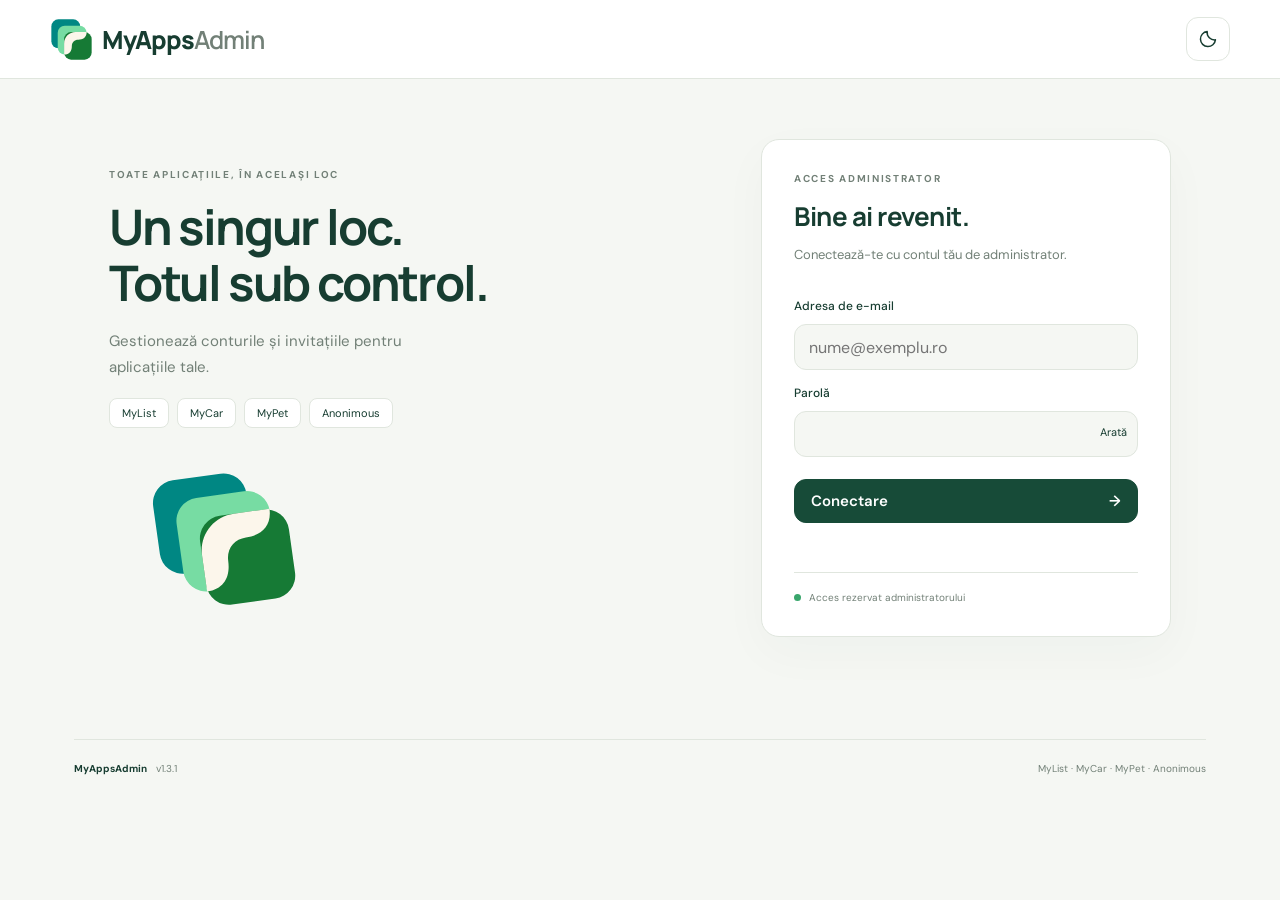
==== commit bf1510b7: "Unify app navigation cards across mobile, tablet and desktop (v1.3.1)" ====
--- a/index.html
+++ b/index.html
@@ -1,11 +1,11 @@
-<!doctype html><html lang="ro"><head><meta charset="utf-8"><meta name="viewport" content="width=device-width,initial-scale=1,viewport-fit=cover"><meta name="theme-color" content="#f5f7f3"><title>MyAppsAdmin</title><meta name="description" content="Administrare MyList, MyCar, MyPet și Anonimous."><link rel="icon" type="image/svg+xml" href="./icons/app-icon.svg?v=2"><link rel="icon" type="image/png" sizes="32x32" href="./icons/icon-32-v2.png"><link rel="apple-touch-icon" sizes="180x180" href="./icons/icon-180-v2.png"><link rel="manifest" href="./manifest.webmanifest?v=2"><meta name="apple-mobile-web-app-capable" content="yes"><meta name="apple-mobile-web-app-title" content="MyAppsAdmin"><link rel="stylesheet" href="./style.css?v=1.3.0"><script src="./theme.js?v=1.1.4"></script></head><body>
+<!doctype html><html lang="ro"><head><meta charset="utf-8"><meta name="viewport" content="width=device-width,initial-scale=1,viewport-fit=cover"><meta name="theme-color" content="#f5f7f3"><title>MyAppsAdmin</title><meta name="description" content="Administrare MyList, MyCar, MyPet și Anonimous."><link rel="icon" type="image/svg+xml" href="./icons/app-icon.svg?v=2"><link rel="icon" type="image/png" sizes="32x32" href="./icons/icon-32-v2.png"><link rel="apple-touch-icon" sizes="180x180" href="./icons/icon-180-v2.png"><link rel="manifest" href="./manifest.webmanifest?v=2"><meta name="apple-mobile-web-app-capable" content="yes"><meta name="apple-mobile-web-app-title" content="MyAppsAdmin"><link rel="stylesheet" href="./style.css?v=1.3.1"><script src="./theme.js?v=1.1.4"></script></head><body>
 <header><a class="brand" href="./" aria-label="MyAppsAdmin — Acasă"><img src="./brand.svg" alt="" width="44" height="44"><span>MyApps<span class="brand-admin">Admin</span></span></a><div class="header-tools"><button id="theme" type="button" aria-label="Schimbă tema" title="Schimbă tema"><svg class="theme-sun" viewBox="0 0 24 24" fill="none" stroke="currentColor" stroke-width="1.8" stroke-linecap="round" stroke-linejoin="round" aria-hidden="true" focusable="false"><circle cx="12" cy="12" r="4"/><path d="M12 2v2M12 20v2M2 12h2M20 12h2M4.93 4.93l1.42 1.42M17.65 17.65l1.42 1.42M4.93 19.07l1.42-1.42M17.65 6.35l1.42-1.42"/></svg><svg class="theme-moon" viewBox="0 0 24 24" fill="none" stroke="currentColor" stroke-width="1.8" stroke-linecap="round" stroke-linejoin="round" aria-hidden="true" focusable="false"><path d="M20.9 13A9 9 0 0 1 11 3.1 9 9 0 1 0 20.9 13Z"/></svg></button><button id="logout" type="button" aria-label="Deconectare" title="Deconectare" hidden><svg viewBox="0 0 24 24" fill="none" stroke="currentColor" stroke-width="1.8" stroke-linecap="round" stroke-linejoin="round" aria-hidden="true" focusable="false"><path d="M9 21H5a2 2 0 0 1-2-2V5a2 2 0 0 1 2-2h4M16 17l5-5-5-5M21 12H9"/></svg><span class="logout-label">Deconectare</span></button></div></header>
 <main><section id="login" class="login-grid"><div class="login-intro"><span class="eyebrow">TOATE APLICAȚIILE, ÎN ACELAȘI LOC</span><h1>Un singur loc.<br>Totul sub control.</h1><p>Gestionează conturile și invitațiile pentru aplicațiile tale.</p><div class="app-chips"><span>MyList</span><span>MyCar</span><span>MyPet</span><span>Anonimous</span></div><div class="login-art" aria-hidden="true"><img src="./brand.svg" alt=""></div></div><section class="panel login-card"><span class="eyebrow">ACCES ADMINISTRATOR</span><h2>Bine ai revenit.</h2><p>Conectează-te cu contul tău de administrator.</p><form id="loginForm"><label for="email">Adresa de e-mail</label><input id="email" type="email" autocomplete="username" required placeholder="nume@exemplu.ro"><label for="password">Parolă</label><div class="password-field"><input id="password" type="password" autocomplete="current-password" required><button type="button" id="showPassword" aria-label="Arată parola" aria-pressed="false">Arată</button></div><button class="primary" id="loginButton">Conectare <span aria-hidden="true">→</span></button></form><p id="loginStatus" class="notice" role="status" aria-live="polite"></p><div class="secure-note"><span class="status-dot"></span> Acces rezervat administratorului</div></section></section>
 <section id="dashboard" hidden><div class="page-heading"><div><span class="eyebrow">SPAȚIUL TĂU DE ADMINISTRARE</span><h1>Privire de ansamblu</h1><p id="intro">Alege aplicația pe care vrei să o gestionezi.</p></div><div class="account-chip"><span class="avatar">A</span><div><strong>Administrator</strong><span id="accountEmail"></span></div><span class="status-dot"></span></div></div>
-<nav class="app-selector" aria-label="Alege aplicația"><button data-app="mylist" aria-pressed="true"><span class="app-symbol">✓</span><span><strong>MyList</strong><small>Cumpărături în familie</small></span><span class="selected-mark">→</span></button><button data-app="mycar" aria-pressed="false"><span class="app-symbol" aria-hidden="true"><svg viewBox="0 0 24 24" fill="none" stroke="currentColor" stroke-width="1.8" stroke-linecap="round" stroke-linejoin="round" aria-hidden="true" focusable="false"><path d="m5 8 2-5h10l2 5M3 11l2-3h14l2 3v7H3zM6 18v3m12-3v3M7 13h.01M17 13h.01"/></svg></span><span><strong>MyCar</strong><small>Mașini și scadențe</small></span><span class="selected-mark">→</span></button><button data-app="mypet" aria-pressed="false"><span class="app-symbol" aria-hidden="true"><svg viewBox="0 0 24 24" fill="currentColor" aria-hidden="true" focusable="false"><ellipse cx="5" cy="9" rx="2.2" ry="3" transform="rotate(-25 5 9)"/><ellipse cx="10" cy="5.5" rx="2.2" ry="3" transform="rotate(-8 10 5.5)"/><ellipse cx="15.5" cy="5.7" rx="2.2" ry="3" transform="rotate(12 15.5 5.7)"/><ellipse cx="20" cy="10" rx="2.1" ry="2.9" transform="rotate(28 20 10)"/><path d="M7.3 14.4c1.5-1.4 2.1-4 4.7-4s3.2 2.6 4.7 4c1.3 1.2 2.3 2 2.3 3.7 0 2-1.5 3.1-3.5 2.8-1.5-.2-2.1-.9-3.5-.9s-2 .7-3.5.9C6.5 21.2 5 20.1 5 18.1c0-1.7 1-2.5 2.3-3.7Z"/></svg></span><span><strong>MyPet</strong><small>Carnete de sănătate</small></span><span class="selected-mark">→</span></button><button data-app="anonymous" aria-pressed="false"><span class="app-symbol" aria-hidden="true"><svg viewBox="0 0 24 24" fill="none" stroke="currentColor" stroke-width="1.8" stroke-linecap="round" stroke-linejoin="round" aria-hidden="true" focusable="false"><circle cx="5" cy="6" r="3"/><circle cx="5" cy="18" r="3"/><path d="m8 8 13 12M8 16 21 4M10 12l-2-2"/></svg></span><span><strong>Anonimous</strong><small>Agenda frizerilor</small></span></button></nav>
+<nav class="app-selector" aria-label="Alege aplicația"><button type="button" data-app="mylist" aria-pressed="true"><span class="app-symbol" aria-hidden="true"><svg viewBox="0 0 24 24" fill="none" stroke="currentColor" stroke-width="1.8" stroke-linecap="round" stroke-linejoin="round" aria-hidden="true" focusable="false"><rect x="5" y="4" width="14" height="17" rx="2"/><path d="M9 4V2h6v2M9 10h6M9 14h6M9 18h3"/></svg></span><span class="app-copy"><strong>MyList</strong><small>Cumpărături în familie</small></span></button><button type="button" data-app="mycar" aria-pressed="false"><span class="app-symbol" aria-hidden="true"><svg viewBox="0 0 24 24" fill="none" stroke="currentColor" stroke-width="1.8" stroke-linecap="round" stroke-linejoin="round" aria-hidden="true" focusable="false"><path d="m5 8 2-5h10l2 5M3 11l2-3h14l2 3v7H3zM6 18v3m12-3v3M7 13h.01M17 13h.01"/></svg></span><span class="app-copy"><strong>MyCar</strong><small>Mașini și scadențe</small></span></button><button type="button" data-app="mypet" aria-pressed="false"><span class="app-symbol" aria-hidden="true"><svg viewBox="0 0 24 24" fill="currentColor" aria-hidden="true" focusable="false"><ellipse cx="5" cy="9" rx="2.2" ry="3" transform="rotate(-25 5 9)"/><ellipse cx="10" cy="5.5" rx="2.2" ry="3" transform="rotate(-8 10 5.5)"/><ellipse cx="15.5" cy="5.7" rx="2.2" ry="3" transform="rotate(12 15.5 5.7)"/><ellipse cx="20" cy="10" rx="2.1" ry="2.9" transform="rotate(28 20 10)"/><path d="M7.3 14.4c1.5-1.4 2.1-4 4.7-4s3.2 2.6 4.7 4c1.3 1.2 2.3 2 2.3 3.7 0 2-1.5 3.1-3.5 2.8-1.5-.2-2.1-.9-3.5-.9s-2 .7-3.5.9C6.5 21.2 5 20.1 5 18.1c0-1.7 1-2.5 2.3-3.7Z"/></svg></span><span class="app-copy"><strong>MyPet</strong><small>Carnete de sănătate</small></span></button><button type="button" data-app="anonymous" aria-pressed="false"><span class="app-symbol" aria-hidden="true"><svg viewBox="0 0 24 24" fill="none" stroke="currentColor" stroke-width="1.8" stroke-linecap="round" stroke-linejoin="round" aria-hidden="true" focusable="false"><circle cx="5" cy="6" r="3"/><circle cx="5" cy="18" r="3"/><path d="m8 8 13 12M8 16 21 4M10 12l-2-2"/></svg></span><span class="app-copy"><strong>Anonimous</strong><small>Agenda frizerilor</small></span></button></nav>
 <div id="loadStatus" class="load-status" role="status" aria-live="polite"></div><button id="retry" hidden>Reîncearcă</button>
 <div id="appContent" hidden><div class="section-top"><div><h2 id="appTitle">MyList</h2><span class="subtle" id="lastUpdated"></span></div><a id="openApp" class="text-link" target="_blank" rel="noopener">Deschide aplicația →</a></div><div id="metrics" class="metrics"></div>
 <section class="panel invite-panel"><div><span class="eyebrow">EXTINDE ACCESUL</span><h2 id="inviteTitle">Invită un administrator de familie</h2><p id="inviteDescription">Persoana invitată își creează familia și poate invita încă 3 membri.</p></div><form id="inviteForm"><label class="sr-only" for="inviteEmail">Adresa de e-mail pentru invitație</label><input id="inviteEmail" type="email" autocomplete="email" required maxlength="254" placeholder="Adresa de e-mail"><button class="primary" id="sendInvite">Trimite invitația <span aria-hidden="true">→</span></button></form></section>
 <section class="panel records-panel"><div class="records-header"><nav class="tabs" id="tabs" aria-label="Secțiuni de administrare"></nav><label class="search"><span aria-hidden="true">⌕</span><input id="search" type="search" placeholder="Caută un cont…" aria-label="Caută după alias sau e-mail"></label></div><div id="rows" class="rows"></div></section><p class="app-note" id="appNote"></p></div></section>
-<footer><span class="footer-brand">MyAppsAdmin <span>v1.3.0</span></span><span>MyList · MyCar · MyPet · Anonimous</span></footer></main>
+<footer><span class="footer-brand">MyAppsAdmin <span>v1.3.1</span></span><span>MyList · MyCar · MyPet · Anonimous</span></footer></main>
 <dialog id="confirmDialog" aria-labelledby="confirmTitle"><form id="confirmForm"><span class="eyebrow">CONFIRMARE</span><h2 id="confirmTitle"></h2><p id="confirmDescription"></p><div id="confirmTarget" class="confirm-target"></div><label class="check-label"><input id="confirmCheck" type="checkbox" required><span id="confirmLabel">Confirm această acțiune.</span></label><p id="confirmStatus" role="status"></p><div class="dialog-buttons"><button type="button" id="cancelConfirm">Renunță</button><button class="danger" id="confirmSubmit">Confirmă</button></div></form></dialog><div id="toast" class="toast" role="status" aria-live="polite" hidden></div><script src="./vendor/supabase.js"></script><script src="./app.js?v=1.2.1"></script><script src="./pull-refresh.js?v=1.1.3"></script></body></html>
--- a/style.css
+++ b/style.css
@@ -30,3 +30,24 @@
 html[data-theme=dark] #theme .theme-moon{display:none}
 
 .app-chips{flex-wrap:wrap}@media(max-width:650px){.app-selector{grid-template-columns:repeat(2,minmax(0,1fr))}}
+
+/* Application navigation: four equal cards, then two columns, then a compact phone layout. */
+.app-selector{grid-template-columns:repeat(4,minmax(0,1fr));gap:12px}
+.app-selector>button{display:flex;align-items:center;gap:12px;padding:18px 16px;min-height:100px;text-align:left;position:relative}
+.app-selector .app-symbol{width:40px;height:40px;margin:0;border-radius:12px;font-size:22px}
+.app-selector .app-symbol svg{width:24px;height:24px}
+.app-selector .app-copy{display:block;min-width:0;flex:1}
+.app-selector strong{font-size:1rem;line-height:1.3;overflow-wrap:anywhere}
+.app-selector small{display:block;font-size:.8125rem;line-height:1.4;margin-top:5px}
+.app-selector>button:focus-visible{outline-offset:4px}
+@media(max-width:1099px){.app-selector{grid-template-columns:repeat(2,minmax(0,1fr))}}
+@media(max-width:539px){
+ .app-selector{gap:10px}
+ .app-selector>button{flex-direction:column;align-items:flex-start;justify-content:flex-start;gap:10px;padding:14px;min-height:142px;border-radius:14px}
+ .app-selector .app-symbol{width:34px;height:34px;border-radius:10px}
+ .app-selector .app-symbol svg{width:21px;height:21px}
+ .app-selector .app-copy{flex:initial;width:100%}
+ .app-selector strong{font-size:1rem}
+ .app-selector small{font-size:.8125rem;line-height:1.4}
+}
+@media(max-width:299px){.app-selector{grid-template-columns:minmax(0,1fr)}}
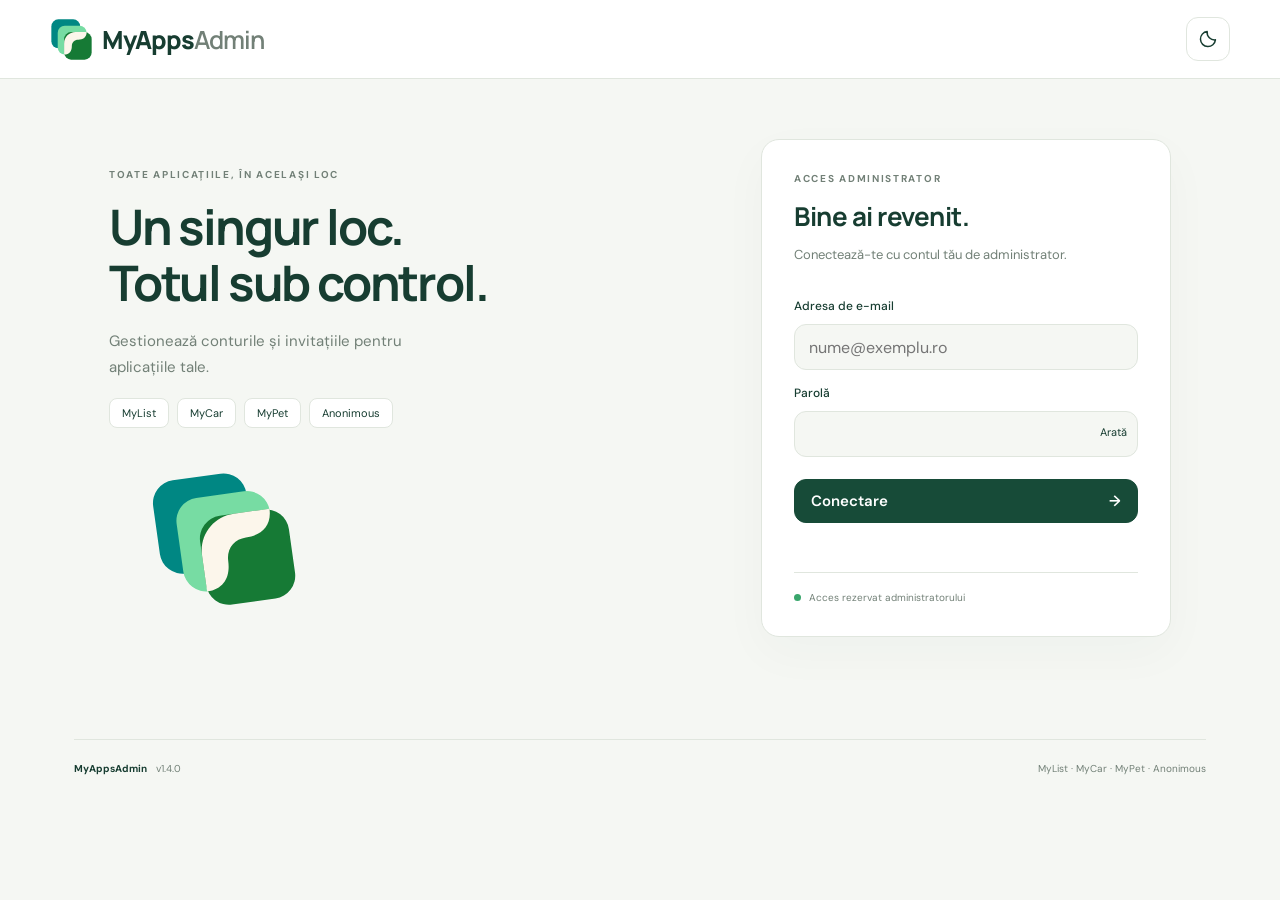
==== commit f12cc509: "Allow removing withdrawn email addresses from each app's admin lists (v1.4.0)" ====
--- a/index.html
+++ b/index.html
@@ -7,5 +7,5 @@
 <div id="appContent" hidden><div class="section-top"><div><h2 id="appTitle">MyList</h2><span class="subtle" id="lastUpdated"></span></div><a id="openApp" class="text-link" target="_blank" rel="noopener">Deschide aplicația →</a></div><div id="metrics" class="metrics"></div>
 <section class="panel invite-panel"><div><span class="eyebrow">EXTINDE ACCESUL</span><h2 id="inviteTitle">Invită un administrator de familie</h2><p id="inviteDescription">Persoana invitată își creează familia și poate invita încă 3 membri.</p></div><form id="inviteForm"><label class="sr-only" for="inviteEmail">Adresa de e-mail pentru invitație</label><input id="inviteEmail" type="email" autocomplete="email" required maxlength="254" placeholder="Adresa de e-mail"><button class="primary" id="sendInvite">Trimite invitația <span aria-hidden="true">→</span></button></form></section>
 <section class="panel records-panel"><div class="records-header"><nav class="tabs" id="tabs" aria-label="Secțiuni de administrare"></nav><label class="search"><span aria-hidden="true">⌕</span><input id="search" type="search" placeholder="Caută un cont…" aria-label="Caută după alias sau e-mail"></label></div><div id="rows" class="rows"></div></section><p class="app-note" id="appNote"></p></div></section>
-<footer><span class="footer-brand">MyAppsAdmin <span>v1.3.1</span></span><span>MyList · MyCar · MyPet · Anonimous</span></footer></main>
+<footer><span class="footer-brand">MyAppsAdmin <span>v1.4.0</span></span><span>MyList · MyCar · MyPet · Anonimous</span></footer></main>
 <dialog id="confirmDialog" aria-labelledby="confirmTitle"><form id="confirmForm"><span class="eyebrow">CONFIRMARE</span><h2 id="confirmTitle"></h2><p id="confirmDescription"></p><div id="confirmTarget" class="confirm-target"></div><label class="check-label"><input id="confirmCheck" type="checkbox" required><span id="confirmLabel">Confirm această acțiune.</span></label><p id="confirmStatus" role="status"></p><div class="dialog-buttons"><button type="button" id="cancelConfirm">Renunță</button><button class="danger" id="confirmSubmit">Confirmă</button></div></form></dialog><div id="toast" class="toast" role="status" aria-live="polite" hidden></div><script src="./vendor/supabase.js"></script><script src="./app.js?v=1.2.1"></script><script src="./pull-refresh.js?v=1.1.3"></script></body></html>
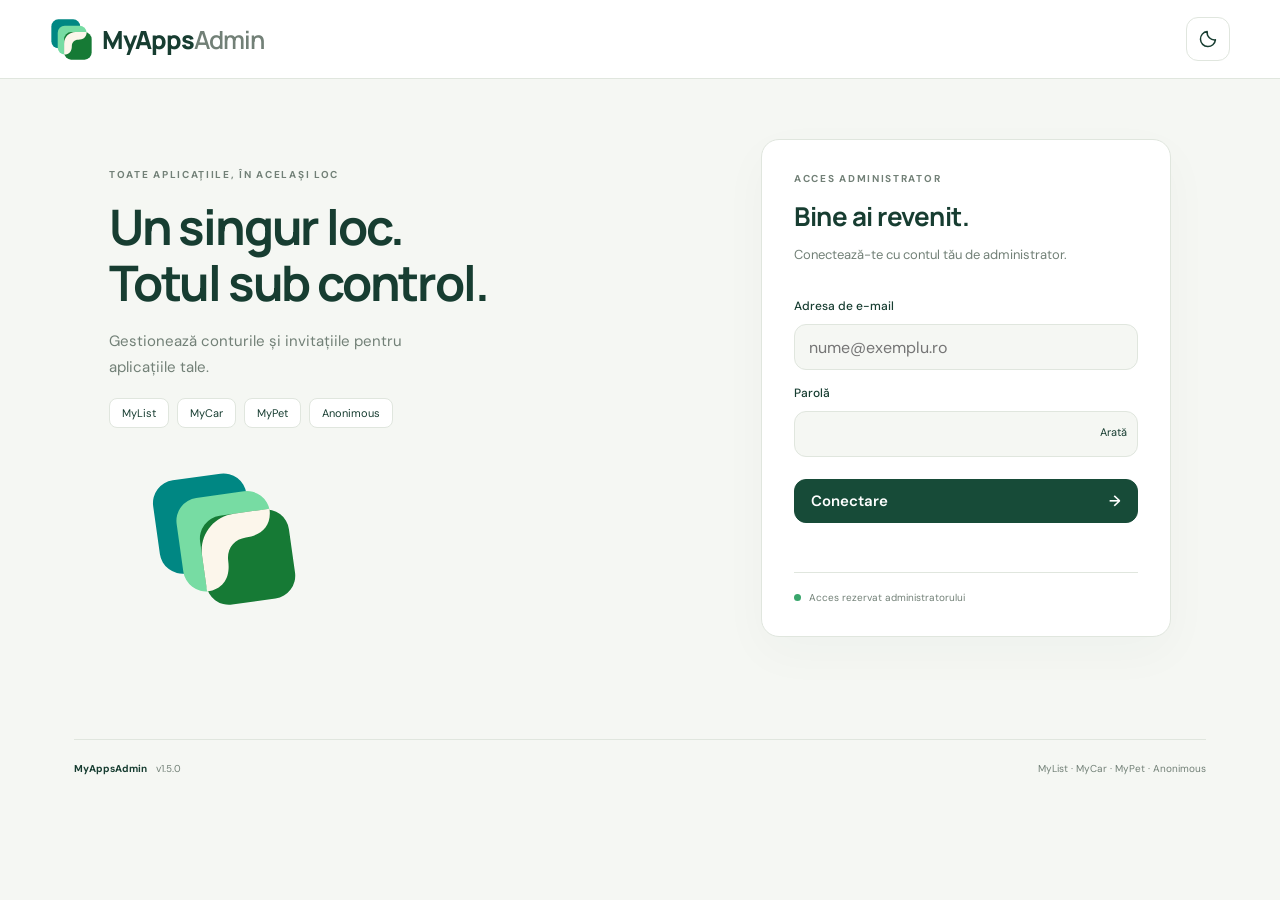
==== commit d2f79f3a: "Add per-app Auth email templates with existing Gmail SMTP (v1.5.0)" ====
--- a/index.html
+++ b/index.html
@@ -7,5 +7,5 @@
 <div id="appContent" hidden><div class="section-top"><div><h2 id="appTitle">MyList</h2><span class="subtle" id="lastUpdated"></span></div><a id="openApp" class="text-link" target="_blank" rel="noopener">Deschide aplicația →</a></div><div id="metrics" class="metrics"></div>
 <section class="panel invite-panel"><div><span class="eyebrow">EXTINDE ACCESUL</span><h2 id="inviteTitle">Invită un administrator de familie</h2><p id="inviteDescription">Persoana invitată își creează familia și poate invita încă 3 membri.</p></div><form id="inviteForm"><label class="sr-only" for="inviteEmail">Adresa de e-mail pentru invitație</label><input id="inviteEmail" type="email" autocomplete="email" required maxlength="254" placeholder="Adresa de e-mail"><button class="primary" id="sendInvite">Trimite invitația <span aria-hidden="true">→</span></button></form></section>
 <section class="panel records-panel"><div class="records-header"><nav class="tabs" id="tabs" aria-label="Secțiuni de administrare"></nav><label class="search"><span aria-hidden="true">⌕</span><input id="search" type="search" placeholder="Caută un cont…" aria-label="Caută după alias sau e-mail"></label></div><div id="rows" class="rows"></div></section><p class="app-note" id="appNote"></p></div></section>
-<footer><span class="footer-brand">MyAppsAdmin <span>v1.4.0</span></span><span>MyList · MyCar · MyPet · Anonimous</span></footer></main>
+<footer><span class="footer-brand">MyAppsAdmin <span>v1.5.0</span></span><span>MyList · MyCar · MyPet · Anonimous</span></footer></main>
 <dialog id="confirmDialog" aria-labelledby="confirmTitle"><form id="confirmForm"><span class="eyebrow">CONFIRMARE</span><h2 id="confirmTitle"></h2><p id="confirmDescription"></p><div id="confirmTarget" class="confirm-target"></div><label class="check-label"><input id="confirmCheck" type="checkbox" required><span id="confirmLabel">Confirm această acțiune.</span></label><p id="confirmStatus" role="status"></p><div class="dialog-buttons"><button type="button" id="cancelConfirm">Renunță</button><button class="danger" id="confirmSubmit">Confirmă</button></div></form></dialog><div id="toast" class="toast" role="status" aria-live="polite" hidden></div><script src="./vendor/supabase.js"></script><script src="./app.js?v=1.2.1"></script><script src="./pull-refresh.js?v=1.1.3"></script></body></html>
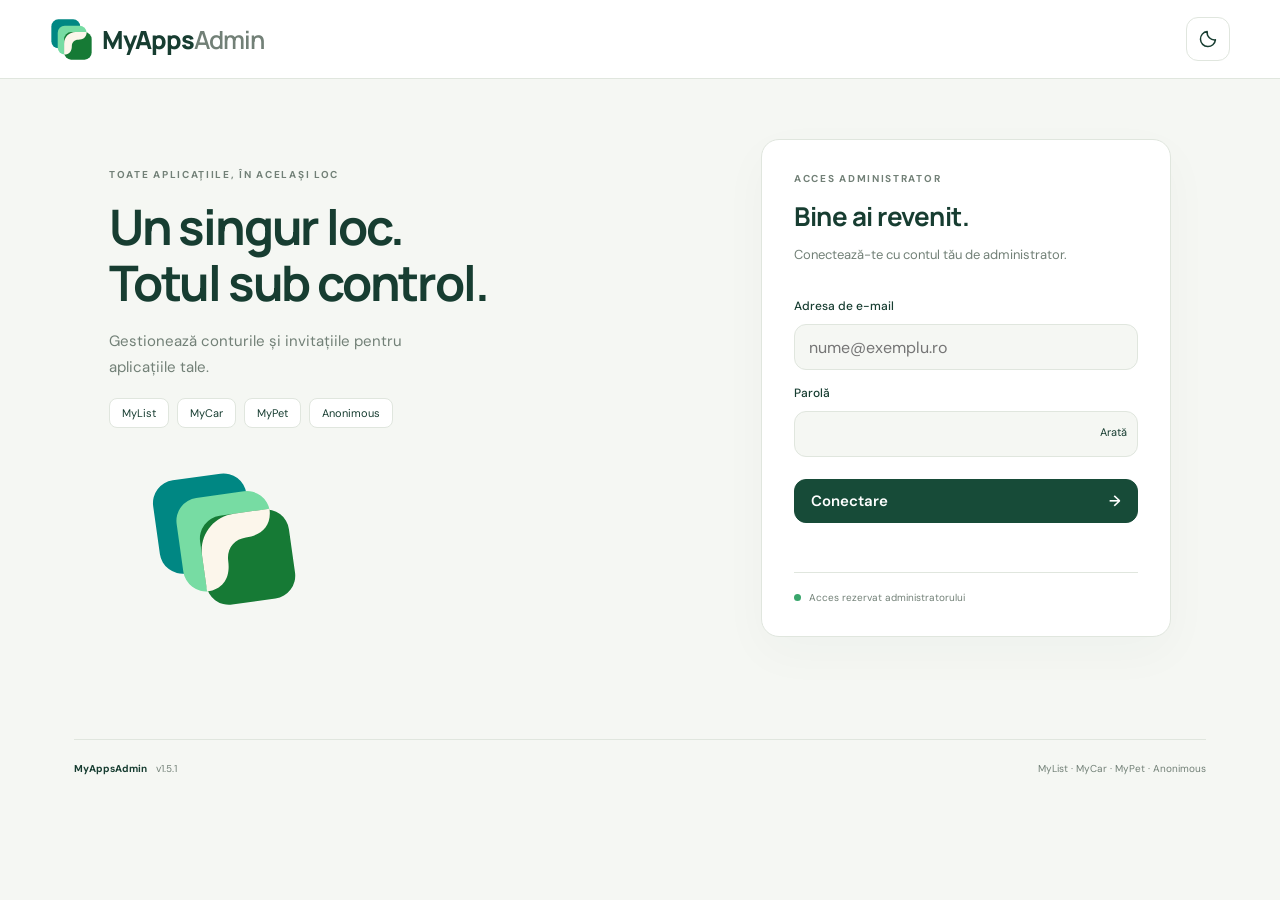
==== commit dd73f18d: "Allow MyList account withdrawal and explicit list removal (v1.5.1)" ====
--- a/index.html
+++ b/index.html
@@ -7,5 +7,5 @@
 <div id="appContent" hidden><div class="section-top"><div><h2 id="appTitle">MyList</h2><span class="subtle" id="lastUpdated"></span></div><a id="openApp" class="text-link" target="_blank" rel="noopener">Deschide aplicația →</a></div><div id="metrics" class="metrics"></div>
 <section class="panel invite-panel"><div><span class="eyebrow">EXTINDE ACCESUL</span><h2 id="inviteTitle">Invită un administrator de familie</h2><p id="inviteDescription">Persoana invitată își creează familia și poate invita încă 3 membri.</p></div><form id="inviteForm"><label class="sr-only" for="inviteEmail">Adresa de e-mail pentru invitație</label><input id="inviteEmail" type="email" autocomplete="email" required maxlength="254" placeholder="Adresa de e-mail"><button class="primary" id="sendInvite">Trimite invitația <span aria-hidden="true">→</span></button></form></section>
 <section class="panel records-panel"><div class="records-header"><nav class="tabs" id="tabs" aria-label="Secțiuni de administrare"></nav><label class="search"><span aria-hidden="true">⌕</span><input id="search" type="search" placeholder="Caută un cont…" aria-label="Caută după alias sau e-mail"></label></div><div id="rows" class="rows"></div></section><p class="app-note" id="appNote"></p></div></section>
-<footer><span class="footer-brand">MyAppsAdmin <span>v1.5.0</span></span><span>MyList · MyCar · MyPet · Anonimous</span></footer></main>
+<footer><span class="footer-brand">MyAppsAdmin <span>v1.5.1</span></span><span>MyList · MyCar · MyPet · Anonimous</span></footer></main>
 <dialog id="confirmDialog" aria-labelledby="confirmTitle"><form id="confirmForm"><span class="eyebrow">CONFIRMARE</span><h2 id="confirmTitle"></h2><p id="confirmDescription"></p><div id="confirmTarget" class="confirm-target"></div><label class="check-label"><input id="confirmCheck" type="checkbox" required><span id="confirmLabel">Confirm această acțiune.</span></label><p id="confirmStatus" role="status"></p><div class="dialog-buttons"><button type="button" id="cancelConfirm">Renunță</button><button class="danger" id="confirmSubmit">Confirmă</button></div></form></dialog><div id="toast" class="toast" role="status" aria-live="polite" hidden></div><script src="./vendor/supabase.js"></script><script src="./app.js?v=1.2.1"></script><script src="./pull-refresh.js?v=1.1.3"></script></body></html>
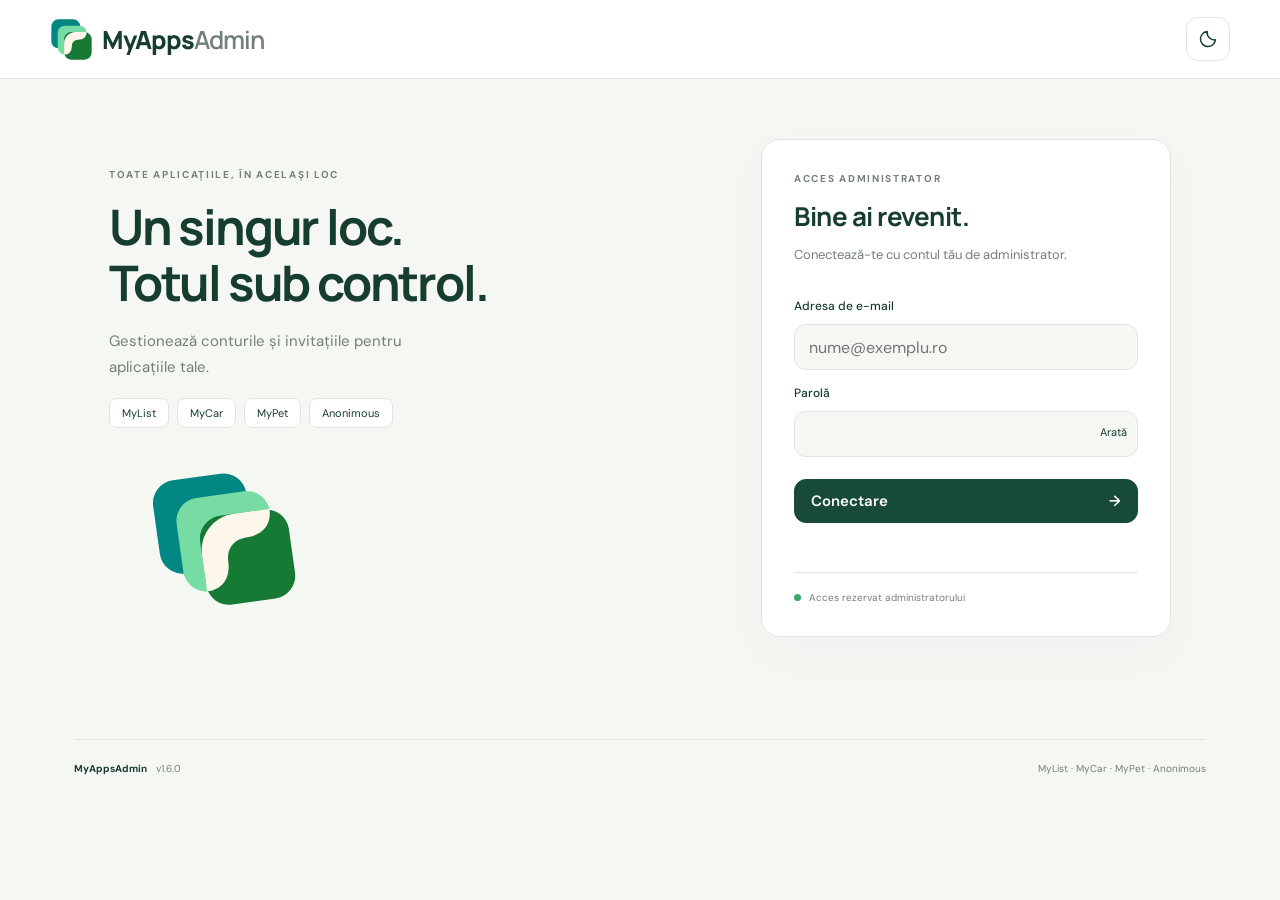
==== commit fb9c3e96: "Publish approved Auth email templates and shared reauthentication (v1.6.0)" ====
--- a/index.html
+++ b/index.html
@@ -7,5 +7,5 @@
 <div id="appContent" hidden><div class="section-top"><div><h2 id="appTitle">MyList</h2><span class="subtle" id="lastUpdated"></span></div><a id="openApp" class="text-link" target="_blank" rel="noopener">Deschide aplicația →</a></div><div id="metrics" class="metrics"></div>
 <section class="panel invite-panel"><div><span class="eyebrow">EXTINDE ACCESUL</span><h2 id="inviteTitle">Invită un administrator de familie</h2><p id="inviteDescription">Persoana invitată își creează familia și poate invita încă 3 membri.</p></div><form id="inviteForm"><label class="sr-only" for="inviteEmail">Adresa de e-mail pentru invitație</label><input id="inviteEmail" type="email" autocomplete="email" required maxlength="254" placeholder="Adresa de e-mail"><button class="primary" id="sendInvite">Trimite invitația <span aria-hidden="true">→</span></button></form></section>
 <section class="panel records-panel"><div class="records-header"><nav class="tabs" id="tabs" aria-label="Secțiuni de administrare"></nav><label class="search"><span aria-hidden="true">⌕</span><input id="search" type="search" placeholder="Caută un cont…" aria-label="Caută după alias sau e-mail"></label></div><div id="rows" class="rows"></div></section><p class="app-note" id="appNote"></p></div></section>
-<footer><span class="footer-brand">MyAppsAdmin <span>v1.5.1</span></span><span>MyList · MyCar · MyPet · Anonimous</span></footer></main>
+<footer><span class="footer-brand">MyAppsAdmin <span>v1.6.0</span></span><span>MyList · MyCar · MyPet · Anonimous</span></footer></main>
 <dialog id="confirmDialog" aria-labelledby="confirmTitle"><form id="confirmForm"><span class="eyebrow">CONFIRMARE</span><h2 id="confirmTitle"></h2><p id="confirmDescription"></p><div id="confirmTarget" class="confirm-target"></div><label class="check-label"><input id="confirmCheck" type="checkbox" required><span id="confirmLabel">Confirm această acțiune.</span></label><p id="confirmStatus" role="status"></p><div class="dialog-buttons"><button type="button" id="cancelConfirm">Renunță</button><button class="danger" id="confirmSubmit">Confirmă</button></div></form></dialog><div id="toast" class="toast" role="status" aria-live="polite" hidden></div><script src="./vendor/supabase.js"></script><script src="./app.js?v=1.2.1"></script><script src="./pull-refresh.js?v=1.1.3"></script></body></html>
